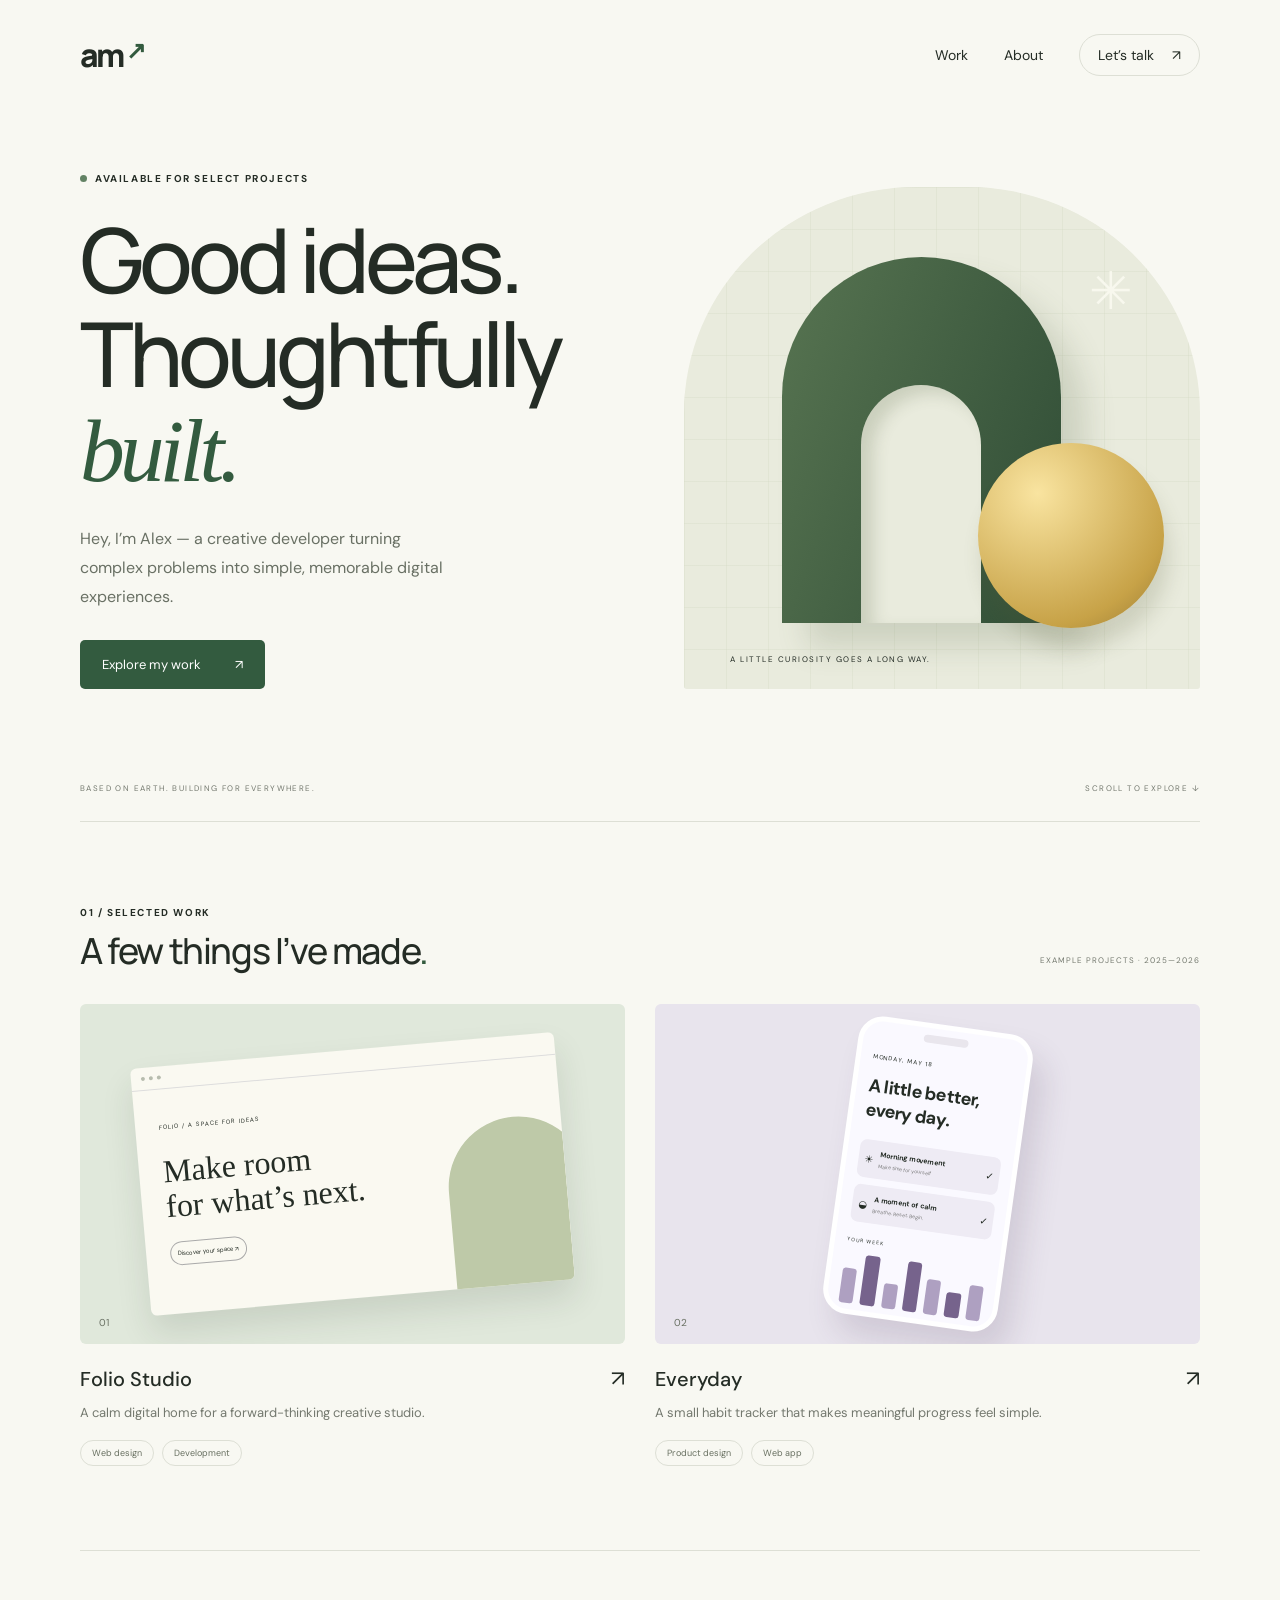
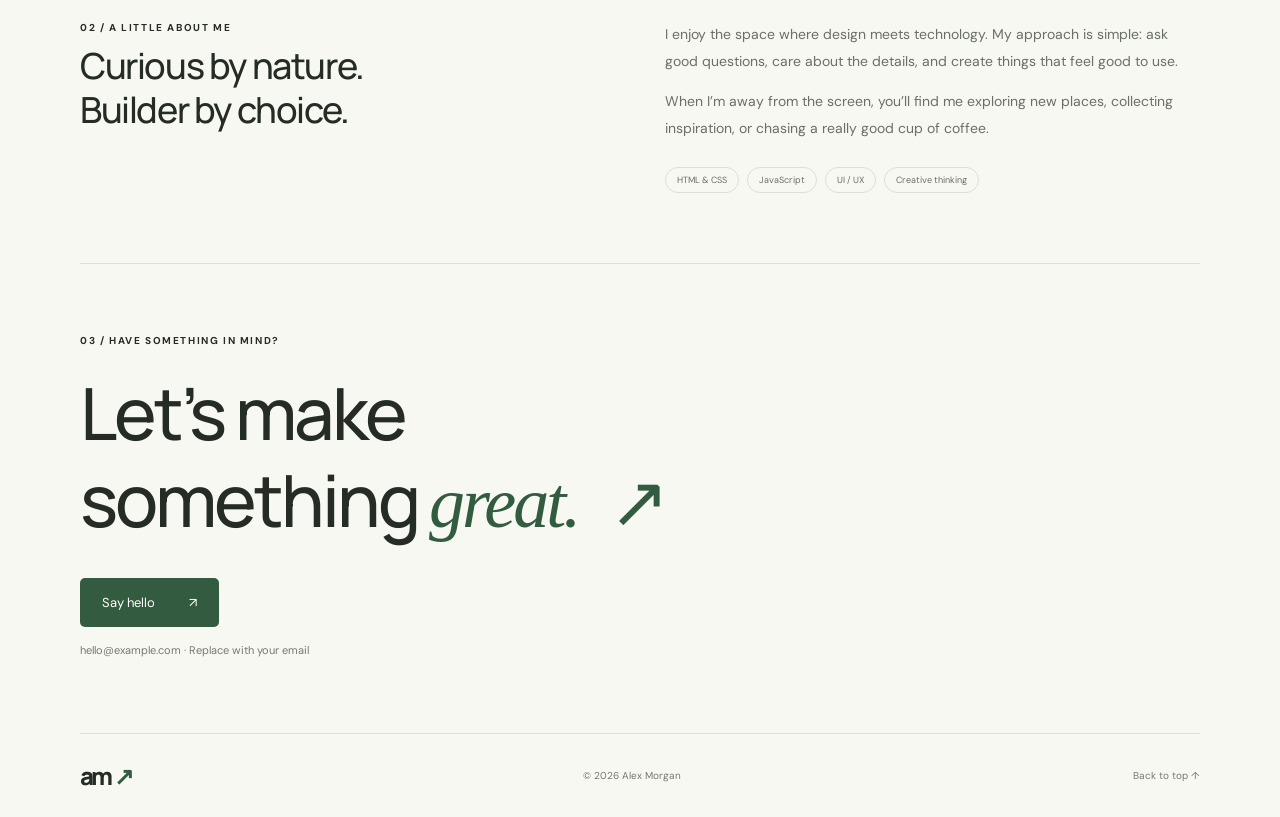
==== index.html @ 9bfc2c00 "Add responsive portfolio website" ====
<!doctype html>
<html lang="en">
<head>
  <meta charset="utf-8">
  <meta name="viewport" content="width=device-width, initial-scale=1">
  <meta name="description" content="Alex Morgan — a creative developer building thoughtful digital experiences.">
  <title>Alex Morgan — Creative Developer</title>
  <link rel="stylesheet" href="style.css">
</head>
<body>
  <a class="skip-link" href="#main">Skip to content</a>
  <header class="container header">
    <a class="logo" href="#" aria-label="Alex Morgan home">am<span>↗</span></a>
    <nav aria-label="Main navigation"><a href="#work">Work</a><a href="#about">About</a><a class="nav-contact" href="#contact">Let’s talk <span>↗</span></a></nav>
  </header>
  <main id="main">
    <section class="container hero">
      <div class="hero-copy">
        <p class="eyebrow"><span class="status-dot"></span> AVAILABLE FOR SELECT PROJECTS</p>
        <h1>Good ideas.<br>Thoughtfully<br><em>built.</em></h1>
        <p class="intro">Hey, I’m Alex — a creative developer turning complex problems into simple, memorable digital experiences.</p>
        <a class="button" href="#work">Explore my work <span>↗</span></a>
      </div>
      <div class="hero-art" role="img" aria-label="Abstract geometric composition of a green arch and yellow sphere">
        <div class="art-grid"></div><div class="arch"></div><div class="sphere"></div><div class="art-caption">A LITTLE CURIOSITY GOES A LONG WAY.</div><span class="art-star">✳</span>
      </div>
      <div class="hero-footer"><span>BASED ON EARTH. BUILDING FOR EVERYWHERE.</span><a href="#work">SCROLL TO EXPLORE ↓</a></div>
    </section>
    <section class="container work" id="work">
      <div class="section-heading"><div><p class="eyebrow">01 / SELECTED WORK</p><h2>A few things I’ve made<span>.</span></h2></div><span class="muted">EXAMPLE PROJECTS · 2025—2026</span></div>
      <div class="projects">
        <article class="project"><div class="project-art sage"><div class="mock-window"><div class="window-top"><i></i><i></i><i></i></div><div class="mock-content"><small>FOLIO / A SPACE FOR IDEAS</small><strong>Make room<br>for what’s next.</strong><span class="mock-pill">Discover your space ↗</span><div class="mock-circle"></div></div></div><span class="project-number">01</span></div><div class="project-title"><h3>Folio Studio</h3><span>↗</span></div><p>A calm digital home for a forward-thinking creative studio.</p><div class="tags"><span>Web design</span><span>Development</span></div></article>
        <article class="project"><div class="project-art lavender"><div class="mock-phone"><div class="phone-notch"></div><small>MONDAY, MAY 18</small><strong>A little better,<br>every day.</strong><div class="habit"><span>☀</span><b>Morning movement<small>Make time for yourself</small></b><span>✓</span></div><div class="habit"><span>◒</span><b>A moment of calm<small>Breathe. Reset. Begin.</small></b><span>✓</span></div><div class="phone-chart"><span>YOUR WEEK</span><div class="bars"><i></i><i></i><i></i><i></i><i></i><i></i><i></i></div></div></div><span class="project-number">02</span></div><div class="project-title"><h3>Everyday</h3><span>↗</span></div><p>A small habit tracker that makes meaningful progress feel simple.</p><div class="tags"><span>Product design</span><span>Web app</span></div></article>
      </div>
    </section>
    <section class="about container" id="about"><div><p class="eyebrow">02 / A LITTLE ABOUT ME</p><h2>Curious by nature.<br>Builder by choice.</h2></div><div class="about-copy"><p>I enjoy the space where design meets technology. My approach is simple: ask good questions, care about the details, and create things that feel good to use.</p><p>When I’m away from the screen, you’ll find me exploring new places, collecting inspiration, or chasing a really good cup of coffee.</p><div class="tags"><span>HTML & CSS</span><span>JavaScript</span><span>UI / UX</span><span>Creative thinking</span></div></div></section>
    <section class="contact container" id="contact"><p class="eyebrow">03 / HAVE SOMETHING IN MIND?</p><h2>Let’s make<br>something <em>great.</em> <span>↗</span></h2><a class="button" href="mailto:hello@example.com">Say hello <span>↗</span></a><p class="contact-note">hello@example.com · Replace with your email</p></section>
  </main>
  <footer class="container footer"><a class="logo" href="#">am<span>↗</span></a><span>© 2026 Alex Morgan</span><a href="#main">Back to top ↑</a></footer>
</body>
</html>
---- style.css ----
@import url('https://fonts.googleapis.com/css2?family=DM+Sans:wght@400;500;600;700&family=Manrope:wght@400;500;600;700;800&display=swap');
:root{--paper:#f8f8f2;--ink:#242c25;--muted:#74796f;--green:#335b3f;--line:#dddfd5}*{box-sizing:border-box}html{scroll-behavior:smooth;scroll-padding-top:30px}body{margin:0;background:var(--paper);color:var(--ink);font-family:'DM Sans',Arial,sans-serif}a{color:inherit;text-decoration:none}a:focus-visible{outline:3px solid #b18b29;outline-offset:6px}.container{width:min(1120px,88%);margin-inline:auto}.header{height:110px;display:flex;justify-content:space-between;align-items:center}.logo{font:800 32px 'Manrope',Arial,sans-serif;letter-spacing:-3px}.logo span{color:var(--green);font-size:24px;vertical-align:top;margin-left:4px}nav{display:flex;align-items:center;gap:36px;font-size:14px}nav a:hover{color:var(--green)}.nav-contact{border:1px solid var(--line);border-radius:24px;padding:11px 18px}.nav-contact span{margin-left:14px}.hero{padding-top:62px;display:grid;grid-template-columns:1.1fr 1fr;gap:36px}.eyebrow{font-size:10px;letter-spacing:1.6px;font-weight:700;display:flex;align-items:center;gap:8px}.status-dot{width:7px;height:7px;background:#628264;border-radius:50%}h1,h2,h3,p{margin-top:0}h1{font:500 clamp(60px,7vw,94px)/1.05 'Manrope',Arial,sans-serif;letter-spacing:-5px;margin-block:27px}em{font-family:Georgia,serif;font-weight:400;color:var(--green)}.intro{font-size:16px;line-height:1.8;max-width:365px;color:#697064;margin-bottom:28px}.button{display:inline-flex;gap:34px;align-items:center;padding:16px 22px;background:var(--green);color:white;border-radius:5px;font-size:13px;transition:background .2s,transform .2s}.button:hover{background:#24432e;transform:translateY(-2px)}.hero-art{position:relative;background:#e9ebdd;min-height:450px;margin-top:15px;overflow:hidden;border-radius:45% 45% 3px 3px}.art-grid{position:absolute;inset:0;background-image:linear-gradient(#d4d8c455 1px,transparent 1px),linear-gradient(90deg,#d4d8c455 1px,transparent 1px);background-size:42px 42px}.arch{position:absolute;width:54%;height:73%;bottom:13%;left:19%;border-radius:160px 160px 0 0;background:linear-gradient(110deg,#577451,#304d36);box-shadow:25px 24px 30px #53644330}.arch:after{content:'';position:absolute;width:43%;height:65%;bottom:0;left:28.5%;background:#e9ebdd;border-radius:100px 100px 0 0;box-shadow:inset 12px 8px 16px #4d5c3430}.sphere{position:absolute;width:36%;aspect-ratio:1;border-radius:50%;background:radial-gradient(circle at 32% 27%,#f9e4a0,#c7a247 72%,#987a34);right:7%;bottom:12%;box-shadow:5px 20px 20px #59603c30}.art-star{position:absolute;top:14%;right:13%;font-size:52px;color:#f8f8ee}.art-caption{position:absolute;bottom:5%;left:9%;font-size:8px;letter-spacing:1.5px}.hero-footer{grid-column:1/-1;border-bottom:1px solid var(--line);display:flex;justify-content:space-between;padding:38px 0 28px;margin-top:20px;font-size:8px;letter-spacing:1.4px;color:var(--muted)}.work{padding-block:84px}.section-heading{display:flex;justify-content:space-between;align-items:end;margin-bottom:32px}h2{font:500 36px/1.22 'Manrope',Arial,sans-serif;letter-spacing:-1.4px;margin-bottom:0}h2>span{color:var(--green)}.muted{font-size:8px;letter-spacing:1px;color:var(--muted);padding-bottom:7px}.projects{display:grid;grid-template-columns:1fr 1fr;gap:30px}.project-art{height:340px;border-radius:6px;position:relative;overflow:hidden;display:flex;align-items:center;justify-content:center}.sage{background:#e0e8db}.lavender{background:#e8e4ed}.mock-window{width:78%;height:73%;background:#faf9f1;box-shadow:0 18px 32px #25392720;border-radius:6px;transform:rotate(-5deg);overflow:hidden}.window-top{height:23px;border-bottom:1px solid #ddd;padding-left:10px;display:flex;align-items:center;gap:4px}.window-top i{width:4px;height:4px;background:#b7bcae;border-radius:50%}.mock-content{padding:24px;position:relative;overflow:hidden;height:100%}.mock-content small,.mock-phone>small{font-size:6px;letter-spacing:1px}.mock-content strong{display:block;font:32px/1.1 Georgia,serif;margin-top:20px;position:relative;z-index:1}.mock-pill{font-size:6px;border:1px solid #aaa;border-radius:20px;display:inline-block;padding:7px;margin-top:18px}.mock-circle{width:140px;height:190px;border-radius:100px 100px 0 0;position:absolute;background:#bec9a8;right:-22px;bottom:0}.project-number{position:absolute;bottom:15px;left:19px;font-size:10px;color:#686f62}.mock-phone{background:#faf9ff;width:176px;height:300px;border:5px solid #fff;border-radius:25px;box-shadow:15px 20px 30px #4a375526;transform:rotate(8deg);padding:22px 12px 10px}.phone-notch{height:8px;width:45px;background:#e9e6ed;border-radius:10px;position:absolute;top:7px;left:60px}.mock-phone>strong{display:block;font-size:18px;letter-spacing:-.7px;margin:10px 0 18px}.habit{display:flex;align-items:center;gap:6px;background:#eeebf4;padding:9px 6px;margin-bottom:7px;border-radius:7px;font-size:10px}.habit b{font-size:7px;flex:1}.habit small{display:block;font-weight:400;font-size:5px;color:#777;margin-top:4px}.phone-chart{margin-top:15px;font-size:5px;letter-spacing:1px}.bars{height:50px;display:flex;gap:7px;align-items:end;margin-top:10px}.bars i{flex:1;background:#aea0c1;border-radius:3px;height:70%}.bars i:nth-child(2n){height:100%;background:#76638c}.bars i:nth-child(3n){height:50%}.project-title{display:flex;justify-content:space-between;align-items:center;margin-top:20px}.project-title h3{font-size:20px;font-weight:500;margin:0}.project-title>span{font-size:22px}.project>p{font-size:13px;color:var(--muted);line-height:1.6;margin-block:10px 16px}.tags{display:flex;flex-wrap:wrap;gap:8px}.tags span{border:1px solid var(--line);border-radius:20px;padding:6px 11px;font-size:9px;color:#687061}.about{border-top:1px solid var(--line);padding-block:70px;display:grid;grid-template-columns:1fr 1fr;gap:50px}.about-copy p{color:#697064;font-size:14px;line-height:1.9}.about-copy .tags{margin-top:25px}.contact{border-top:1px solid var(--line);padding-block:70px 65px}.contact h2{font-size:clamp(42px,6vw,72px);letter-spacing:-3px;margin-block:22px 30px}.contact h2>span{display:inline-block;margin-left:20px}.contact-note{font-size:11px;color:var(--muted);margin-top:16px}.footer{padding:25px 0;border-top:1px solid var(--line);display:flex;align-items:center;justify-content:space-between;font-size:10px;color:var(--muted)}.footer .logo{color:var(--ink);font-size:24px}.skip-link{position:absolute;left:10px;top:-100px;padding:12px;background:white;z-index:10}.skip-link:focus{top:10px}@media(min-width:1400px){.hero{padding-top:85px}}@media(max-width:700px){.header{height:85px}nav{gap:18px;font-size:12px}.nav-contact{padding:9px 12px}.nav-contact span{margin-left:5px}.hero{padding-top:32px;grid-template-columns:1fr;gap:25px}h1{font-size:68px;letter-spacing:-4px}.hero-art{min-height:380px;width:100%;max-width:440px;justify-self:center}.hero-footer{font-size:7px;gap:20px;padding-top:20px;margin-top:0}.section-heading{display:block}.muted{display:block;margin-top:15px}.work{padding-block:55px}h2{font-size:30px}.projects{grid-template-columns:1fr;gap:35px}.project-art{height:330px}.about{grid-template-columns:1fr;gap:25px;padding-block:50px}.contact{padding-block:50px}.contact h2{letter-spacing:-2px}.footer{gap:15px}.footer .logo{font-size:22px}}@media(prefers-reduced-motion:reduce){html{scroll-behavior:auto}.button{transition:none}}
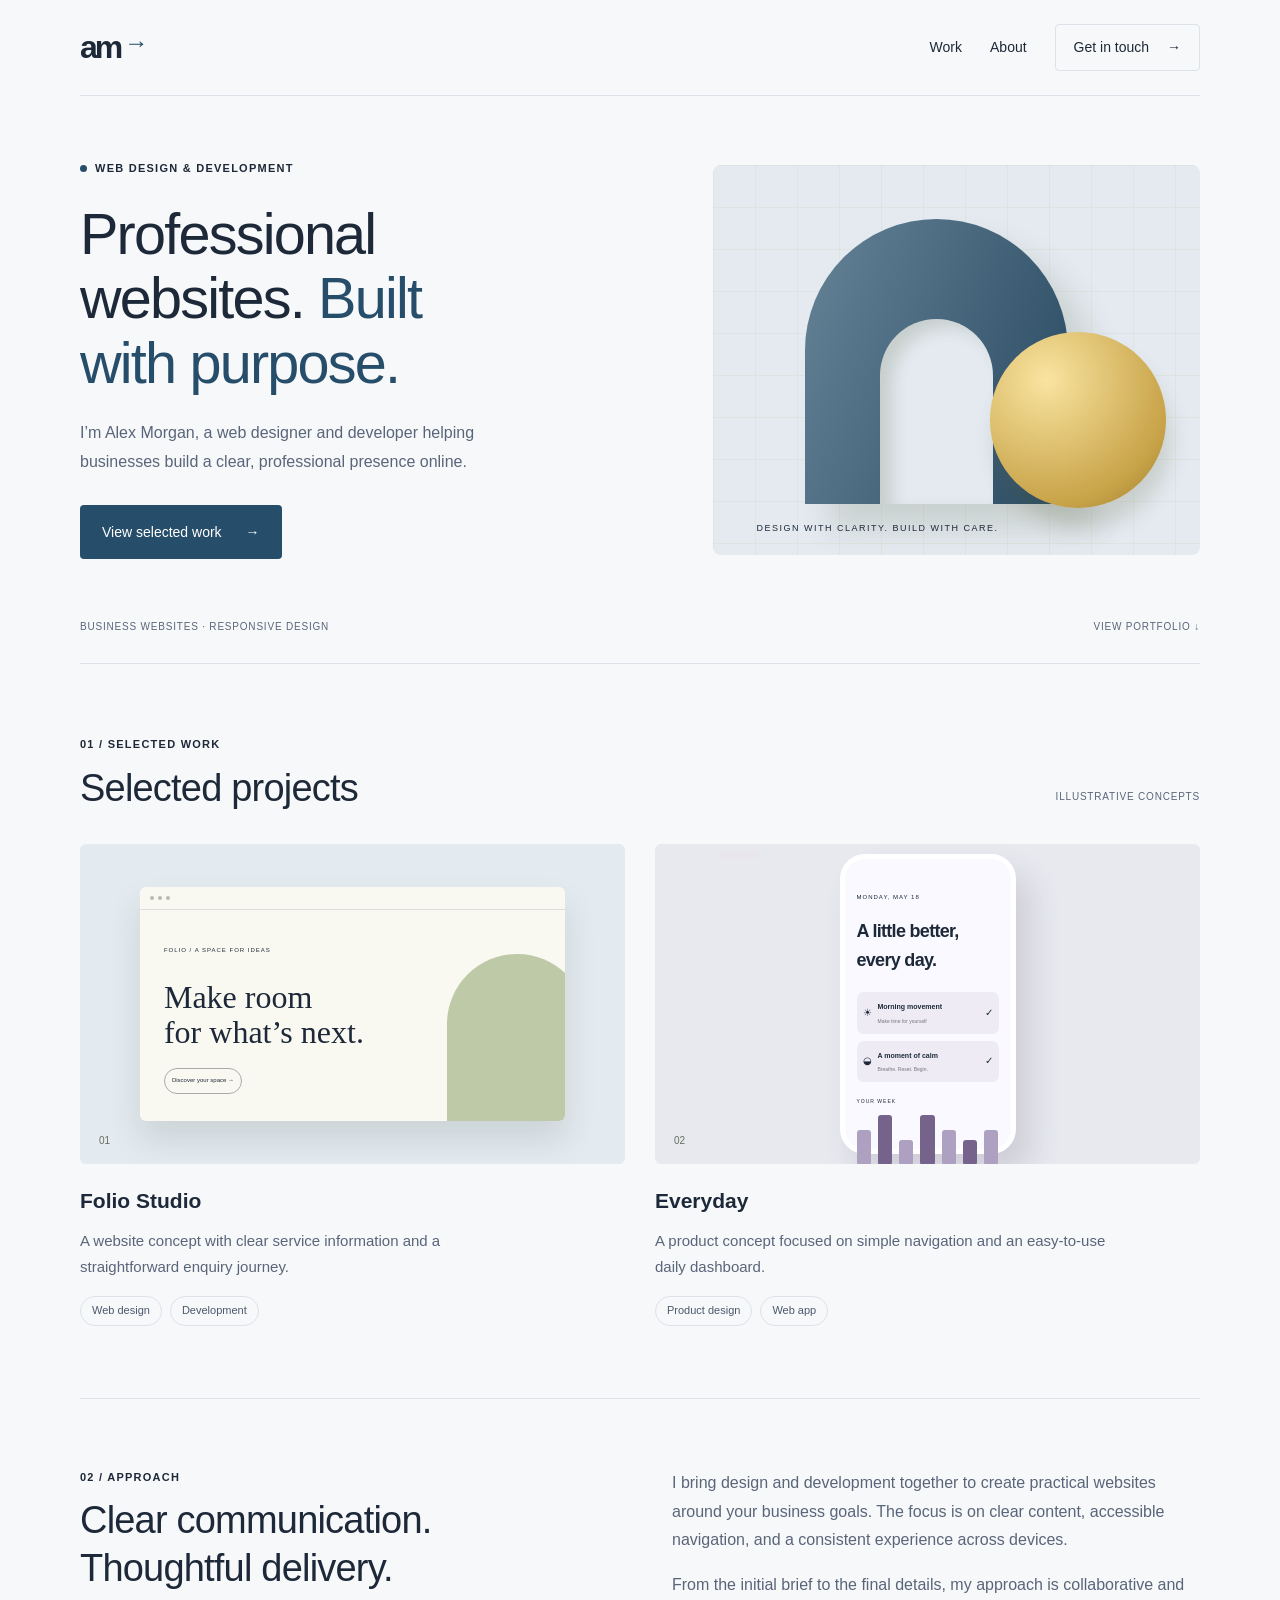
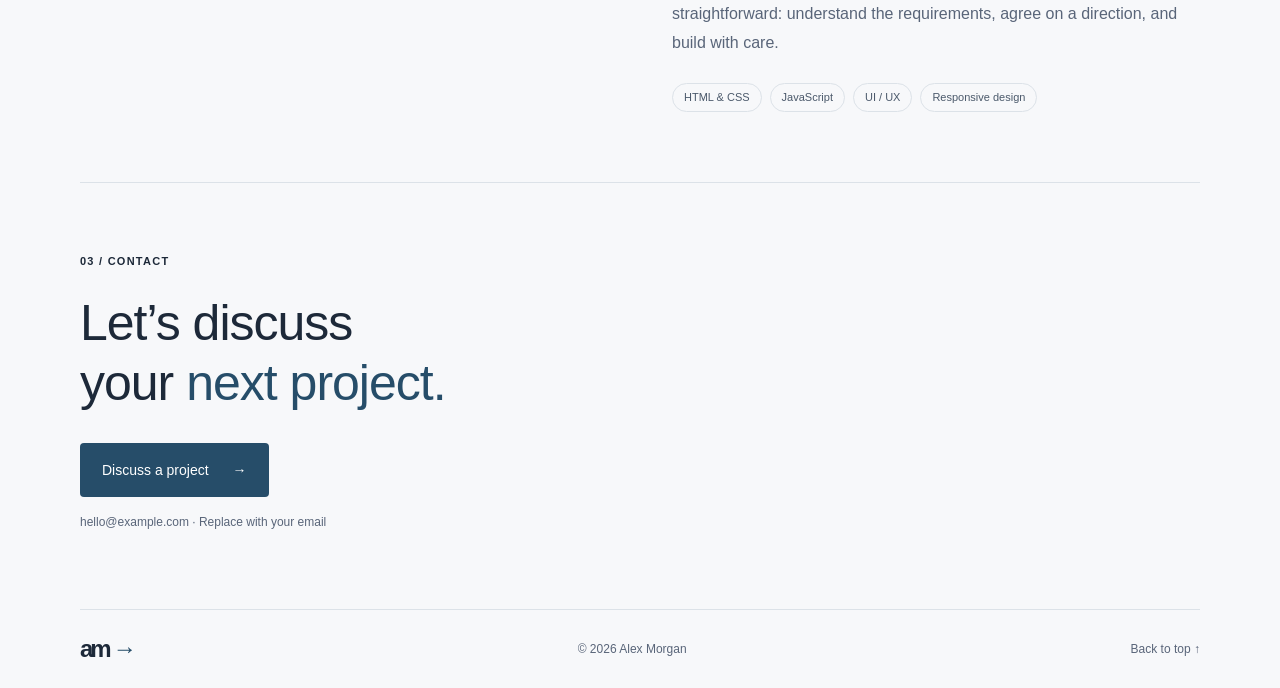
==== commit 35bd6a17: "Refine portfolio typography and business presentation" ====
--- a/index.html
+++ b/index.html
@@ -3,39 +3,39 @@
 <head>
   <meta charset="utf-8">
   <meta name="viewport" content="width=device-width, initial-scale=1">
-  <meta name="description" content="Alex Morgan — a creative developer building thoughtful digital experiences.">
-  <title>Alex Morgan — Creative Developer</title>
+  <meta name="description" content="Alex Morgan — web design and development for businesses.">
+  <title>Alex Morgan — Web Design & Development</title>
   <link rel="stylesheet" href="style.css">
 </head>
 <body>
   <a class="skip-link" href="#main">Skip to content</a>
   <header class="container header">
-    <a class="logo" href="#" aria-label="Alex Morgan home">am<span>↗</span></a>
-    <nav aria-label="Main navigation"><a href="#work">Work</a><a href="#about">About</a><a class="nav-contact" href="#contact">Let’s talk <span>↗</span></a></nav>
+    <a class="logo" href="#" aria-label="Alex Morgan home">am<span>→</span></a>
+    <nav aria-label="Main navigation"><a href="#work">Work</a><a href="#about">About</a><a class="nav-contact" href="#contact">Get in touch <span>→</span></a></nav>
   </header>
   <main id="main">
     <section class="container hero">
       <div class="hero-copy">
-        <p class="eyebrow"><span class="status-dot"></span> AVAILABLE FOR SELECT PROJECTS</p>
-        <h1>Good ideas.<br>Thoughtfully<br><em>built.</em></h1>
-        <p class="intro">Hey, I’m Alex — a creative developer turning complex problems into simple, memorable digital experiences.</p>
-        <a class="button" href="#work">Explore my work <span>↗</span></a>
+        <p class="eyebrow"><span class="status-dot"></span> WEB DESIGN & DEVELOPMENT</p>
+        <h1>Professional websites. <em>Built with purpose.</em></h1>
+        <p class="intro">I’m Alex Morgan, a web designer and developer helping businesses build a clear, professional presence online.</p>
+        <a class="button" href="#work">View selected work <span>→</span></a>
       </div>
       <div class="hero-art" role="img" aria-label="Abstract geometric composition of a green arch and yellow sphere">
-        <div class="art-grid"></div><div class="arch"></div><div class="sphere"></div><div class="art-caption">A LITTLE CURIOSITY GOES A LONG WAY.</div><span class="art-star">✳</span>
+        <div class="art-grid"></div><div class="arch"></div><div class="sphere"></div><div class="art-caption">DESIGN WITH CLARITY. BUILD WITH CARE.</div><span class="art-star">✳</span>
       </div>
-      <div class="hero-footer"><span>BASED ON EARTH. BUILDING FOR EVERYWHERE.</span><a href="#work">SCROLL TO EXPLORE ↓</a></div>
+      <div class="hero-footer"><span>BUSINESS WEBSITES · RESPONSIVE DESIGN</span><a href="#work">VIEW PORTFOLIO ↓</a></div>
     </section>
     <section class="container work" id="work">
-      <div class="section-heading"><div><p class="eyebrow">01 / SELECTED WORK</p><h2>A few things I’ve made<span>.</span></h2></div><span class="muted">EXAMPLE PROJECTS · 2025—2026</span></div>
+      <div class="section-heading"><div><p class="eyebrow">01 / SELECTED WORK</p><h2>Selected projects</h2></div><span class="muted">ILLUSTRATIVE CONCEPTS</span></div>
       <div class="projects">
-        <article class="project"><div class="project-art sage"><div class="mock-window"><div class="window-top"><i></i><i></i><i></i></div><div class="mock-content"><small>FOLIO / A SPACE FOR IDEAS</small><strong>Make room<br>for what’s next.</strong><span class="mock-pill">Discover your space ↗</span><div class="mock-circle"></div></div></div><span class="project-number">01</span></div><div class="project-title"><h3>Folio Studio</h3><span>↗</span></div><p>A calm digital home for a forward-thinking creative studio.</p><div class="tags"><span>Web design</span><span>Development</span></div></article>
-        <article class="project"><div class="project-art lavender"><div class="mock-phone"><div class="phone-notch"></div><small>MONDAY, MAY 18</small><strong>A little better,<br>every day.</strong><div class="habit"><span>☀</span><b>Morning movement<small>Make time for yourself</small></b><span>✓</span></div><div class="habit"><span>◒</span><b>A moment of calm<small>Breathe. Reset. Begin.</small></b><span>✓</span></div><div class="phone-chart"><span>YOUR WEEK</span><div class="bars"><i></i><i></i><i></i><i></i><i></i><i></i><i></i></div></div></div><span class="project-number">02</span></div><div class="project-title"><h3>Everyday</h3><span>↗</span></div><p>A small habit tracker that makes meaningful progress feel simple.</p><div class="tags"><span>Product design</span><span>Web app</span></div></article>
+        <article class="project"><div class="project-art sage"><div class="mock-window"><div class="window-top"><i></i><i></i><i></i></div><div class="mock-content"><small>FOLIO / A SPACE FOR IDEAS</small><strong>Make room<br>for what’s next.</strong><span class="mock-pill">Discover your space →</span><div class="mock-circle"></div></div></div><span class="project-number">01</span></div><div class="project-title"><h3>Folio Studio</h3></div><p>A website concept with clear service information and a straightforward enquiry journey.</p><div class="tags"><span>Web design</span><span>Development</span></div></article>
+        <article class="project"><div class="project-art lavender"><div class="mock-phone"><div class="phone-notch"></div><small>MONDAY, MAY 18</small><strong>A little better,<br>every day.</strong><div class="habit"><span>☀</span><b>Morning movement<small>Make time for yourself</small></b><span>✓</span></div><div class="habit"><span>◒</span><b>A moment of calm<small>Breathe. Reset. Begin.</small></b><span>✓</span></div><div class="phone-chart"><span>YOUR WEEK</span><div class="bars"><i></i><i></i><i></i><i></i><i></i><i></i><i></i></div></div></div><span class="project-number">02</span></div><div class="project-title"><h3>Everyday</h3></div><p>A product concept focused on simple navigation and an easy-to-use daily dashboard.</p><div class="tags"><span>Product design</span><span>Web app</span></div></article>
       </div>
     </section>
-    <section class="about container" id="about"><div><p class="eyebrow">02 / A LITTLE ABOUT ME</p><h2>Curious by nature.<br>Builder by choice.</h2></div><div class="about-copy"><p>I enjoy the space where design meets technology. My approach is simple: ask good questions, care about the details, and create things that feel good to use.</p><p>When I’m away from the screen, you’ll find me exploring new places, collecting inspiration, or chasing a really good cup of coffee.</p><div class="tags"><span>HTML & CSS</span><span>JavaScript</span><span>UI / UX</span><span>Creative thinking</span></div></div></section>
-    <section class="contact container" id="contact"><p class="eyebrow">03 / HAVE SOMETHING IN MIND?</p><h2>Let’s make<br>something <em>great.</em> <span>↗</span></h2><a class="button" href="mailto:hello@example.com">Say hello <span>↗</span></a><p class="contact-note">hello@example.com · Replace with your email</p></section>
+    <section class="about container" id="about"><div><p class="eyebrow">02 / APPROACH</p><h2>Clear communication. Thoughtful delivery.</h2></div><div class="about-copy"><p>I bring design and development together to create practical websites around your business goals. The focus is on clear content, accessible navigation, and a consistent experience across devices.</p><p>From the initial brief to the final details, my approach is collaborative and straightforward: understand the requirements, agree on a direction, and build with care.</p><div class="tags"><span>HTML & CSS</span><span>JavaScript</span><span>UI / UX</span><span>Responsive design</span></div></div></section>
+    <section class="contact container" id="contact"><p class="eyebrow">03 / CONTACT</p><h2>Let’s discuss your <em>next project.</em></h2><a class="button" href="mailto:hello@example.com">Discuss a project <span>→</span></a><p class="contact-note">hello@example.com · Replace with your email</p></section>
   </main>
-  <footer class="container footer"><a class="logo" href="#">am<span>↗</span></a><span>© 2026 Alex Morgan</span><a href="#main">Back to top ↑</a></footer>
+  <footer class="container footer"><a class="logo" href="#">am<span>→</span></a><span>© 2026 Alex Morgan</span><a href="#main">Back to top ↑</a></footer>
 </body>
 </html>
--- a/style.css
+++ b/style.css
@@ -1,2 +1,75 @@
-@import url('https://fonts.googleapis.com/css2?family=DM+Sans:wght@400;500;600;700&family=Manrope:wght@400;500;600;700;800&display=swap');
-:root{--paper:#f8f8f2;--ink:#242c25;--muted:#74796f;--green:#335b3f;--line:#dddfd5}*{box-sizing:border-box}html{scroll-behavior:smooth;scroll-padding-top:30px}body{margin:0;background:var(--paper);color:var(--ink);font-family:'DM Sans',Arial,sans-serif}a{color:inherit;text-decoration:none}a:focus-visible{outline:3px solid #b18b29;outline-offset:6px}.container{width:min(1120px,88%);margin-inline:auto}.header{height:110px;display:flex;justify-content:space-between;align-items:center}.logo{font:800 32px 'Manrope',Arial,sans-serif;letter-spacing:-3px}.logo span{color:var(--green);font-size:24px;vertical-align:top;margin-left:4px}nav{display:flex;align-items:center;gap:36px;font-size:14px}nav a:hover{color:var(--green)}.nav-contact{border:1px solid var(--line);border-radius:24px;padding:11px 18px}.nav-contact span{margin-left:14px}.hero{padding-top:62px;display:grid;grid-template-columns:1.1fr 1fr;gap:36px}.eyebrow{font-size:10px;letter-spacing:1.6px;font-weight:700;display:flex;align-items:center;gap:8px}.status-dot{width:7px;height:7px;background:#628264;border-radius:50%}h1,h2,h3,p{margin-top:0}h1{font:500 clamp(60px,7vw,94px)/1.05 'Manrope',Arial,sans-serif;letter-spacing:-5px;margin-block:27px}em{font-family:Georgia,serif;font-weight:400;color:var(--green)}.intro{font-size:16px;line-height:1.8;max-width:365px;color:#697064;margin-bottom:28px}.button{display:inline-flex;gap:34px;align-items:center;padding:16px 22px;background:var(--green);color:white;border-radius:5px;font-size:13px;transition:background .2s,transform .2s}.button:hover{background:#24432e;transform:translateY(-2px)}.hero-art{position:relative;background:#e9ebdd;min-height:450px;margin-top:15px;overflow:hidden;border-radius:45% 45% 3px 3px}.art-grid{position:absolute;inset:0;background-image:linear-gradient(#d4d8c455 1px,transparent 1px),linear-gradient(90deg,#d4d8c455 1px,transparent 1px);background-size:42px 42px}.arch{position:absolute;width:54%;height:73%;bottom:13%;left:19%;border-radius:160px 160px 0 0;background:linear-gradient(110deg,#577451,#304d36);box-shadow:25px 24px 30px #53644330}.arch:after{content:'';position:absolute;width:43%;height:65%;bottom:0;left:28.5%;background:#e9ebdd;border-radius:100px 100px 0 0;box-shadow:inset 12px 8px 16px #4d5c3430}.sphere{position:absolute;width:36%;aspect-ratio:1;border-radius:50%;background:radial-gradient(circle at 32% 27%,#f9e4a0,#c7a247 72%,#987a34);right:7%;bottom:12%;box-shadow:5px 20px 20px #59603c30}.art-star{position:absolute;top:14%;right:13%;font-size:52px;color:#f8f8ee}.art-caption{position:absolute;bottom:5%;left:9%;font-size:8px;letter-spacing:1.5px}.hero-footer{grid-column:1/-1;border-bottom:1px solid var(--line);display:flex;justify-content:space-between;padding:38px 0 28px;margin-top:20px;font-size:8px;letter-spacing:1.4px;color:var(--muted)}.work{padding-block:84px}.section-heading{display:flex;justify-content:space-between;align-items:end;margin-bottom:32px}h2{font:500 36px/1.22 'Manrope',Arial,sans-serif;letter-spacing:-1.4px;margin-bottom:0}h2>span{color:var(--green)}.muted{font-size:8px;letter-spacing:1px;color:var(--muted);padding-bottom:7px}.projects{display:grid;grid-template-columns:1fr 1fr;gap:30px}.project-art{height:340px;border-radius:6px;position:relative;overflow:hidden;display:flex;align-items:center;justify-content:center}.sage{background:#e0e8db}.lavender{background:#e8e4ed}.mock-window{width:78%;height:73%;background:#faf9f1;box-shadow:0 18px 32px #25392720;border-radius:6px;transform:rotate(-5deg);overflow:hidden}.window-top{height:23px;border-bottom:1px solid #ddd;padding-left:10px;display:flex;align-items:center;gap:4px}.window-top i{width:4px;height:4px;background:#b7bcae;border-radius:50%}.mock-content{padding:24px;position:relative;overflow:hidden;height:100%}.mock-content small,.mock-phone>small{font-size:6px;letter-spacing:1px}.mock-content strong{display:block;font:32px/1.1 Georgia,serif;margin-top:20px;position:relative;z-index:1}.mock-pill{font-size:6px;border:1px solid #aaa;border-radius:20px;display:inline-block;padding:7px;margin-top:18px}.mock-circle{width:140px;height:190px;border-radius:100px 100px 0 0;position:absolute;background:#bec9a8;right:-22px;bottom:0}.project-number{position:absolute;bottom:15px;left:19px;font-size:10px;color:#686f62}.mock-phone{background:#faf9ff;width:176px;height:300px;border:5px solid #fff;border-radius:25px;box-shadow:15px 20px 30px #4a375526;transform:rotate(8deg);padding:22px 12px 10px}.phone-notch{height:8px;width:45px;background:#e9e6ed;border-radius:10px;position:absolute;top:7px;left:60px}.mock-phone>strong{display:block;font-size:18px;letter-spacing:-.7px;margin:10px 0 18px}.habit{display:flex;align-items:center;gap:6px;background:#eeebf4;padding:9px 6px;margin-bottom:7px;border-radius:7px;font-size:10px}.habit b{font-size:7px;flex:1}.habit small{display:block;font-weight:400;font-size:5px;color:#777;margin-top:4px}.phone-chart{margin-top:15px;font-size:5px;letter-spacing:1px}.bars{height:50px;display:flex;gap:7px;align-items:end;margin-top:10px}.bars i{flex:1;background:#aea0c1;border-radius:3px;height:70%}.bars i:nth-child(2n){height:100%;background:#76638c}.bars i:nth-child(3n){height:50%}.project-title{display:flex;justify-content:space-between;align-items:center;margin-top:20px}.project-title h3{font-size:20px;font-weight:500;margin:0}.project-title>span{font-size:22px}.project>p{font-size:13px;color:var(--muted);line-height:1.6;margin-block:10px 16px}.tags{display:flex;flex-wrap:wrap;gap:8px}.tags span{border:1px solid var(--line);border-radius:20px;padding:6px 11px;font-size:9px;color:#687061}.about{border-top:1px solid var(--line);padding-block:70px;display:grid;grid-template-columns:1fr 1fr;gap:50px}.about-copy p{color:#697064;font-size:14px;line-height:1.9}.about-copy .tags{margin-top:25px}.contact{border-top:1px solid var(--line);padding-block:70px 65px}.contact h2{font-size:clamp(42px,6vw,72px);letter-spacing:-3px;margin-block:22px 30px}.contact h2>span{display:inline-block;margin-left:20px}.contact-note{font-size:11px;color:var(--muted);margin-top:16px}.footer{padding:25px 0;border-top:1px solid var(--line);display:flex;align-items:center;justify-content:space-between;font-size:10px;color:var(--muted)}.footer .logo{color:var(--ink);font-size:24px}.skip-link{position:absolute;left:10px;top:-100px;padding:12px;background:white;z-index:10}.skip-link:focus{top:10px}@media(min-width:1400px){.hero{padding-top:85px}}@media(max-width:700px){.header{height:85px}nav{gap:18px;font-size:12px}.nav-contact{padding:9px 12px}.nav-contact span{margin-left:5px}.hero{padding-top:32px;grid-template-columns:1fr;gap:25px}h1{font-size:68px;letter-spacing:-4px}.hero-art{min-height:380px;width:100%;max-width:440px;justify-self:center}.hero-footer{font-size:7px;gap:20px;padding-top:20px;margin-top:0}.section-heading{display:block}.muted{display:block;margin-top:15px}.work{padding-block:55px}h2{font-size:30px}.projects{grid-template-columns:1fr;gap:35px}.project-art{height:330px}.about{grid-template-columns:1fr;gap:25px;padding-block:50px}.contact{padding-block:50px}.contact h2{letter-spacing:-2px}.footer{gap:15px}.footer .logo{font-size:22px}}@media(prefers-reduced-motion:reduce){html{scroll-behavior:auto}.button{transition:none}}
+:root{--paper:#f8f8f2;--ink:#242c25;--muted:#74796f;--green:#335b3f;--line:#dddfd5}*{box-sizing:border-box}html{scroll-behavior:smooth;scroll-padding-top:30px}body{margin:0;background:var(--paper);color:var(--ink);font-family:Arial,Helvetica,sans-serif}a{color:inherit;text-decoration:none}a:focus-visible{outline:3px solid #b18b29;outline-offset:6px}.container{width:min(1120px,88%);margin-inline:auto}.header{height:110px;display:flex;justify-content:space-between;align-items:center}.logo{font:800 32px Arial,Helvetica,sans-serif;letter-spacing:-3px}.logo span{color:var(--green);font-size:24px;vertical-align:top;margin-left:4px}nav{display:flex;align-items:center;gap:36px;font-size:14px}nav a:hover{color:var(--green)}.nav-contact{border:1px solid var(--line);border-radius:24px;padding:11px 18px}.nav-contact span{margin-left:14px}.hero{padding-top:62px;display:grid;grid-template-columns:1.1fr 1fr;gap:36px}.eyebrow{font-size:10px;letter-spacing:1.6px;font-weight:700;display:flex;align-items:center;gap:8px}.status-dot{width:7px;height:7px;background:#628264;border-radius:50%}h1,h2,h3,p{margin-top:0}h1{font:500 clamp(60px,7vw,94px)/1.05 Arial,Helvetica,sans-serif;letter-spacing:-5px;margin-block:27px}em{font-family:Georgia,serif;font-weight:400;color:var(--green)}.intro{font-size:16px;line-height:1.8;max-width:365px;color:#697064;margin-bottom:28px}.button{display:inline-flex;gap:34px;align-items:center;padding:16px 22px;background:var(--green);color:white;border-radius:5px;font-size:13px;transition:background .2s,transform .2s}.button:hover{background:#24432e;transform:translateY(-2px)}.hero-art{position:relative;background:#e9ebdd;min-height:450px;margin-top:15px;overflow:hidden;border-radius:45% 45% 3px 3px}.art-grid{position:absolute;inset:0;background-image:linear-gradient(#d4d8c455 1px,transparent 1px),linear-gradient(90deg,#d4d8c455 1px,transparent 1px);background-size:42px 42px}.arch{position:absolute;width:54%;height:73%;bottom:13%;left:19%;border-radius:160px 160px 0 0;background:linear-gradient(110deg,#577451,#304d36);box-shadow:25px 24px 30px #53644330}.arch:after{content:'';position:absolute;width:43%;height:65%;bottom:0;left:28.5%;background:#e9ebdd;border-radius:100px 100px 0 0;box-shadow:inset 12px 8px 16px #4d5c3430}.sphere{position:absolute;width:36%;aspect-ratio:1;border-radius:50%;background:radial-gradient(circle at 32% 27%,#f9e4a0,#c7a247 72%,#987a34);right:7%;bottom:12%;box-shadow:5px 20px 20px #59603c30}.art-star{position:absolute;top:14%;right:13%;font-size:52px;color:#f8f8ee}.art-caption{position:absolute;bottom:5%;left:9%;font-size:8px;letter-spacing:1.5px}.hero-footer{grid-column:1/-1;border-bottom:1px solid var(--line);display:flex;justify-content:space-between;padding:38px 0 28px;margin-top:20px;font-size:8px;letter-spacing:1.4px;color:var(--muted)}.work{padding-block:84px}.section-heading{display:flex;justify-content:space-between;align-items:end;margin-bottom:32px}h2{font:500 36px/1.22 Arial,Helvetica,sans-serif;letter-spacing:-1.4px;margin-bottom:0}h2>span{color:var(--green)}.muted{font-size:8px;letter-spacing:1px;color:var(--muted);padding-bottom:7px}.projects{display:grid;grid-template-columns:1fr 1fr;gap:30px}.project-art{height:340px;border-radius:6px;position:relative;overflow:hidden;display:flex;align-items:center;justify-content:center}.sage{background:#e0e8db}.lavender{background:#e8e4ed}.mock-window{width:78%;height:73%;background:#faf9f1;box-shadow:0 18px 32px #25392720;border-radius:6px;transform:rotate(-5deg);overflow:hidden}.window-top{height:23px;border-bottom:1px solid #ddd;padding-left:10px;display:flex;align-items:center;gap:4px}.window-top i{width:4px;height:4px;background:#b7bcae;border-radius:50%}.mock-content{padding:24px;position:relative;overflow:hidden;height:100%}.mock-content small,.mock-phone>small{font-size:6px;letter-spacing:1px}.mock-content strong{display:block;font:32px/1.1 Georgia,serif;margin-top:20px;position:relative;z-index:1}.mock-pill{font-size:6px;border:1px solid #aaa;border-radius:20px;display:inline-block;padding:7px;margin-top:18px}.mock-circle{width:140px;height:190px;border-radius:100px 100px 0 0;position:absolute;background:#bec9a8;right:-22px;bottom:0}.project-number{position:absolute;bottom:15px;left:19px;font-size:10px;color:#686f62}.mock-phone{background:#faf9ff;width:176px;height:300px;border:5px solid #fff;border-radius:25px;box-shadow:15px 20px 30px #4a375526;transform:rotate(8deg);padding:22px 12px 10px}.phone-notch{height:8px;width:45px;background:#e9e6ed;border-radius:10px;position:absolute;top:7px;left:60px}.mock-phone>strong{display:block;font-size:18px;letter-spacing:-.7px;margin:10px 0 18px}.habit{display:flex;align-items:center;gap:6px;background:#eeebf4;padding:9px 6px;margin-bottom:7px;border-radius:7px;font-size:10px}.habit b{font-size:7px;flex:1}.habit small{display:block;font-weight:400;font-size:5px;color:#777;margin-top:4px}.phone-chart{margin-top:15px;font-size:5px;letter-spacing:1px}.bars{height:50px;display:flex;gap:7px;align-items:end;margin-top:10px}.bars i{flex:1;background:#aea0c1;border-radius:3px;height:70%}.bars i:nth-child(2n){height:100%;background:#76638c}.bars i:nth-child(3n){height:50%}.project-title{display:flex;justify-content:space-between;align-items:center;margin-top:20px}.project-title h3{font-size:20px;font-weight:500;margin:0}.project-title>span{font-size:22px}.project>p{font-size:13px;color:var(--muted);line-height:1.6;margin-block:10px 16px}.tags{display:flex;flex-wrap:wrap;gap:8px}.tags span{border:1px solid var(--line);border-radius:20px;padding:6px 11px;font-size:9px;color:#687061}.about{border-top:1px solid var(--line);padding-block:70px;display:grid;grid-template-columns:1fr 1fr;gap:50px}.about-copy p{color:#697064;font-size:14px;line-height:1.9}.about-copy .tags{margin-top:25px}.contact{border-top:1px solid var(--line);padding-block:70px 65px}.contact h2{font-size:clamp(42px,6vw,72px);letter-spacing:-3px;margin-block:22px 30px}.contact h2>span{display:inline-block;margin-left:20px}.contact-note{font-size:11px;color:var(--muted);margin-top:16px}.footer{padding:25px 0;border-top:1px solid var(--line);display:flex;align-items:center;justify-content:space-between;font-size:10px;color:var(--muted)}.footer .logo{color:var(--ink);font-size:24px}.skip-link{position:absolute;left:10px;top:-100px;padding:12px;background:white;z-index:10}.skip-link:focus{top:10px}@media(min-width:1400px){.hero{padding-top:85px}}@media(max-width:700px){.header{height:85px}nav{gap:18px;font-size:12px}.nav-contact{padding:9px 12px}.nav-contact span{margin-left:5px}.hero{padding-top:32px;grid-template-columns:1fr;gap:25px}h1{font-size:68px;letter-spacing:-4px}.hero-art{min-height:380px;width:100%;max-width:440px;justify-self:center}.hero-footer{font-size:7px;gap:20px;padding-top:20px;margin-top:0}.section-heading{display:block}.muted{display:block;margin-top:15px}.work{padding-block:55px}h2{font-size:30px}.projects{grid-template-columns:1fr;gap:35px}.project-art{height:330px}.about{grid-template-columns:1fr;gap:25px;padding-block:50px}.contact{padding-block:50px}.contact h2{letter-spacing:-2px}.footer{gap:15px}.footer .logo{font-size:22px}}@media(prefers-reduced-motion:reduce){html{scroll-behavior:auto}.button{transition:none}}
+
+/* Professional typography and flexible layouts at every viewport size. */
+:root {
+  --paper: #f7f8fa;
+  --ink: #1d2939;
+  --muted: #596579;
+  --green: #264d69;
+  --line: #dce2e8;
+}
+body { line-height: 1.6; }
+.container { width: min(1120px, calc(100% - 48px)); }
+.header { height: 96px; border-bottom: 1px solid var(--line); }
+nav { gap: 28px; }
+nav a, .button { white-space: nowrap; }
+.nav-contact { border-radius: 4px; }
+.hero { grid-template-columns: minmax(0, 1.2fr) minmax(0, 1fr); align-items: center; padding-top: 64px; gap: 48px; }
+.hero-copy, .about > div, .section-heading > div, .project { min-width: 0; }
+h1 { font-size: clamp(36px, 4.5vw, 62px); line-height: 1.12; letter-spacing: -1.8px; max-width: 14ch; margin-block: 24px; text-wrap: balance; overflow-wrap: break-word; }
+em { font-family: inherit; font-style: normal; font-weight: inherit; }
+.eyebrow { font-size: 11px; letter-spacing: 1.25px; line-height: 1.6; }
+.status-dot { flex-shrink: 0; background: var(--green); }
+.intro { max-width: 45ch; color: var(--muted); line-height: 1.8; }
+.button { font-size: 14px; gap: 24px; border-radius: 4px; }
+.button:hover { background: #19394f; }
+.hero-art { min-height: 390px; margin: 0; border-radius: 8px; background: #e4eaf0; }
+.arch { background: linear-gradient(110deg, #668397, #294a62); }
+.arch:after { background: #e4eaf0; }
+.art-star { display: none; }
+.art-caption { right: 9%; font-size: 9px; line-height: 1.6; }
+.hero-footer { margin-top: 0; padding: 12px 0 28px; gap: 24px; flex-wrap: wrap; font-size: 10px; letter-spacing: .8px; }
+.work { padding-block: 72px; }
+.section-heading { gap: 24px; flex-wrap: wrap; }
+h2 { font-size: clamp(28px, 3vw, 38px); line-height: 1.25; letter-spacing: -.8px; text-wrap: balance; overflow-wrap: break-word; }
+.muted { font-size: 10px; letter-spacing: .8px; }
+.projects { grid-template-columns: repeat(2, minmax(0, 1fr)); }
+.project-art { height: 320px; }
+.sage { background: #e3eaf0; }
+.lavender { background: #e7e9ef; }
+.mock-window, .mock-phone { transform: none; }
+.project-title h3 { font-size: 21px; font-weight: 600; }
+.project > p { font-size: 15px; line-height: 1.75; max-width: 55ch; }
+.tags span { font-size: 11px; color: #4b596b; padding: 5px 11px; }
+.about { grid-template-columns: minmax(0, 1fr) minmax(0, 1fr); gap: 64px; }
+.about h2 { max-width: 19ch; }
+.about-copy p { font-size: 16px; line-height: 1.8; color: var(--muted); }
+.contact h2 { font-size: clamp(32px, 4vw, 50px); line-height: 1.2; letter-spacing: -1px; max-width: 23ch; text-wrap: balance; }
+.contact-note { font-size: 12px; overflow-wrap: anywhere; }
+.footer { font-size: 12px; gap: 20px; flex-wrap: wrap; }
+@media (max-width: 900px) {
+  .hero { grid-template-columns: minmax(0, 1fr); gap: 32px; padding-top: 40px; }
+  h1 { font-size: clamp(36px, 7vw, 60px); max-width: 19ch; }
+  .intro { max-width: 55ch; }
+  .hero-art { width: 100%; max-width: none; min-height: 340px; }
+  .arch { width: 38%; left: 25%; }
+  .sphere { width: 26%; right: 20%; }
+  .about { gap: 32px; }
+}
+@media (max-width: 600px) {
+  .container { width: calc(100% - 32px); }
+  .header { height: auto; min-height: 86px; gap: 16px; flex-wrap: wrap; padding-block: 16px; }
+  nav { gap: 16px; font-size: 12px; }
+  .nav-contact { padding: 8px 10px; }
+  .nav-contact span { display: none; }
+  h1 { font-size: clamp(32px, 8.5vw, 46px); letter-spacing: -1px; }
+  .hero-art { min-height: 280px; }
+  .art-caption { font-size: 8px; letter-spacing: .8px; }
+  .hero-footer { font-size: 9px; gap: 12px; }
+  .projects, .about { grid-template-columns: minmax(0, 1fr); }
+  .work, .about, .contact { padding-block: 48px; }
+  .project-art { height: 330px; }
+  .mock-content { padding: 20px; }
+  .mock-content strong { font-size: 27px; }
+  .section-heading { margin-bottom: 24px; }
+}
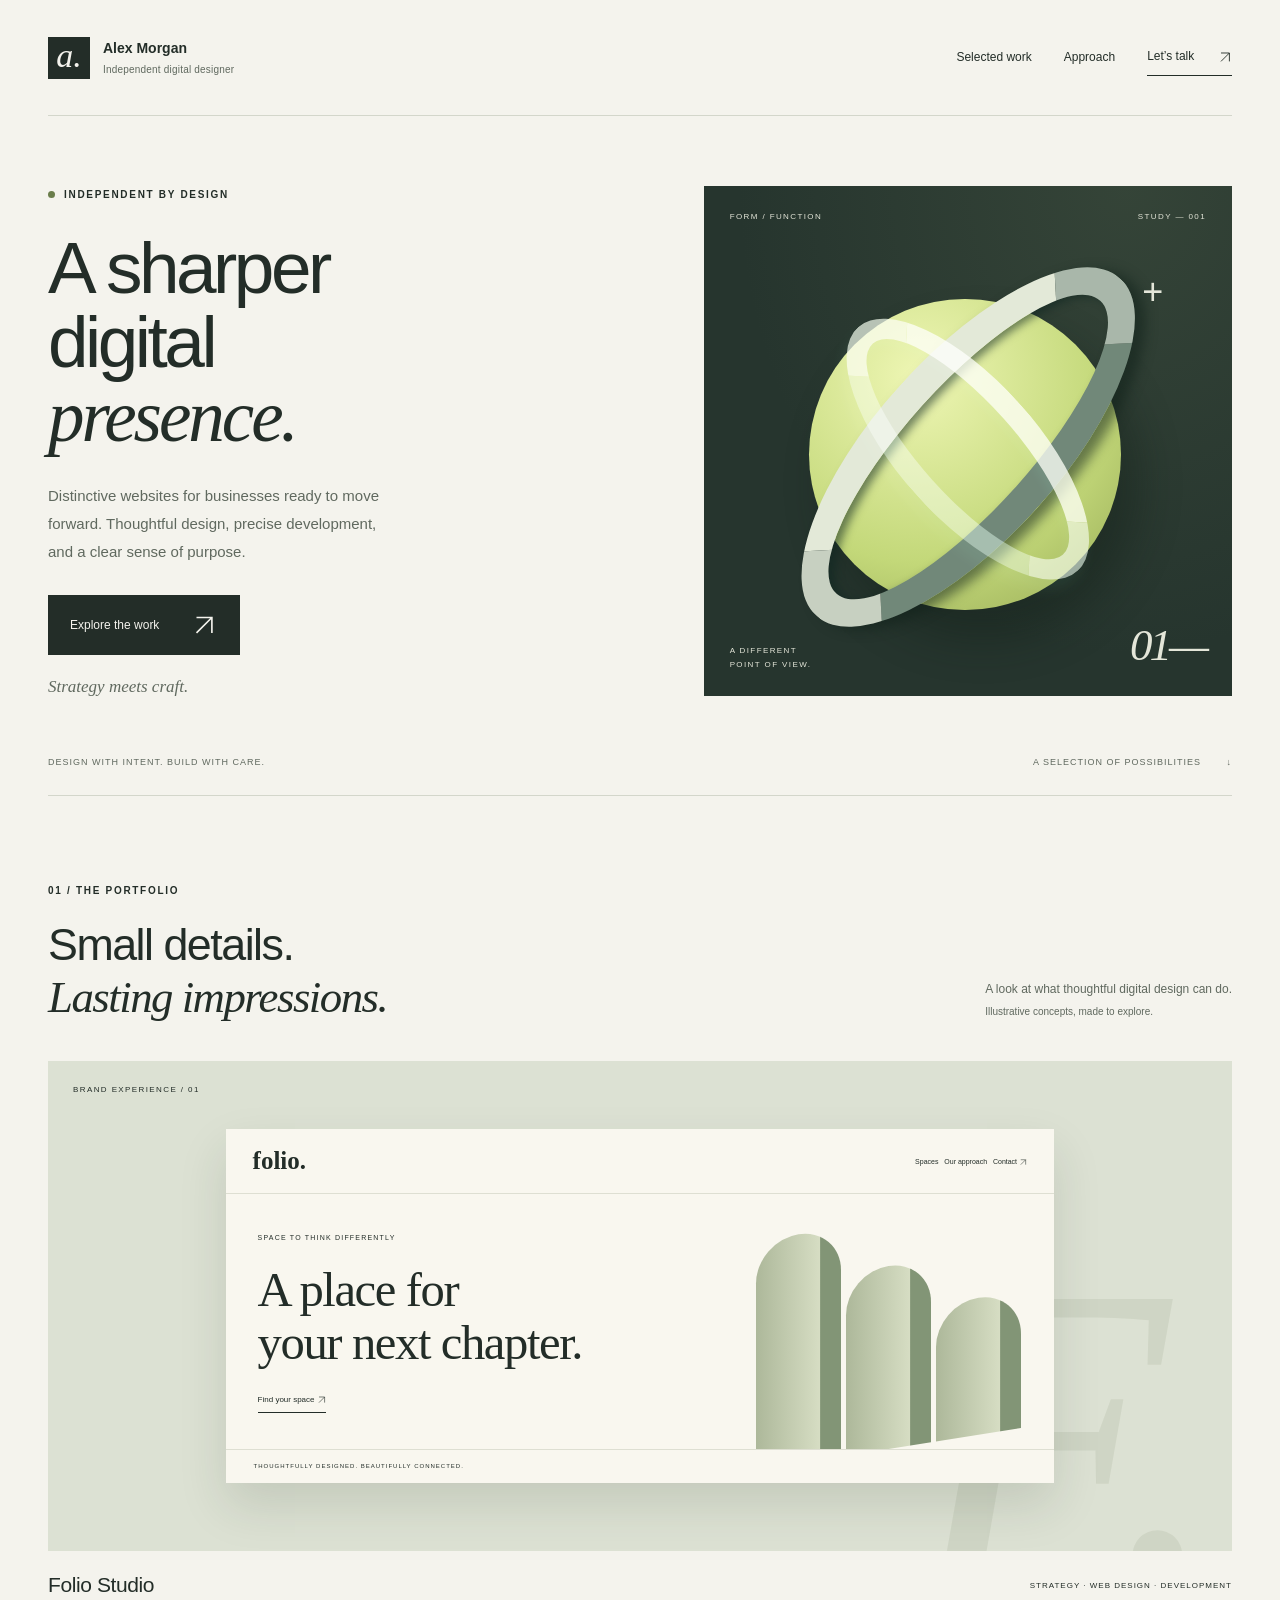
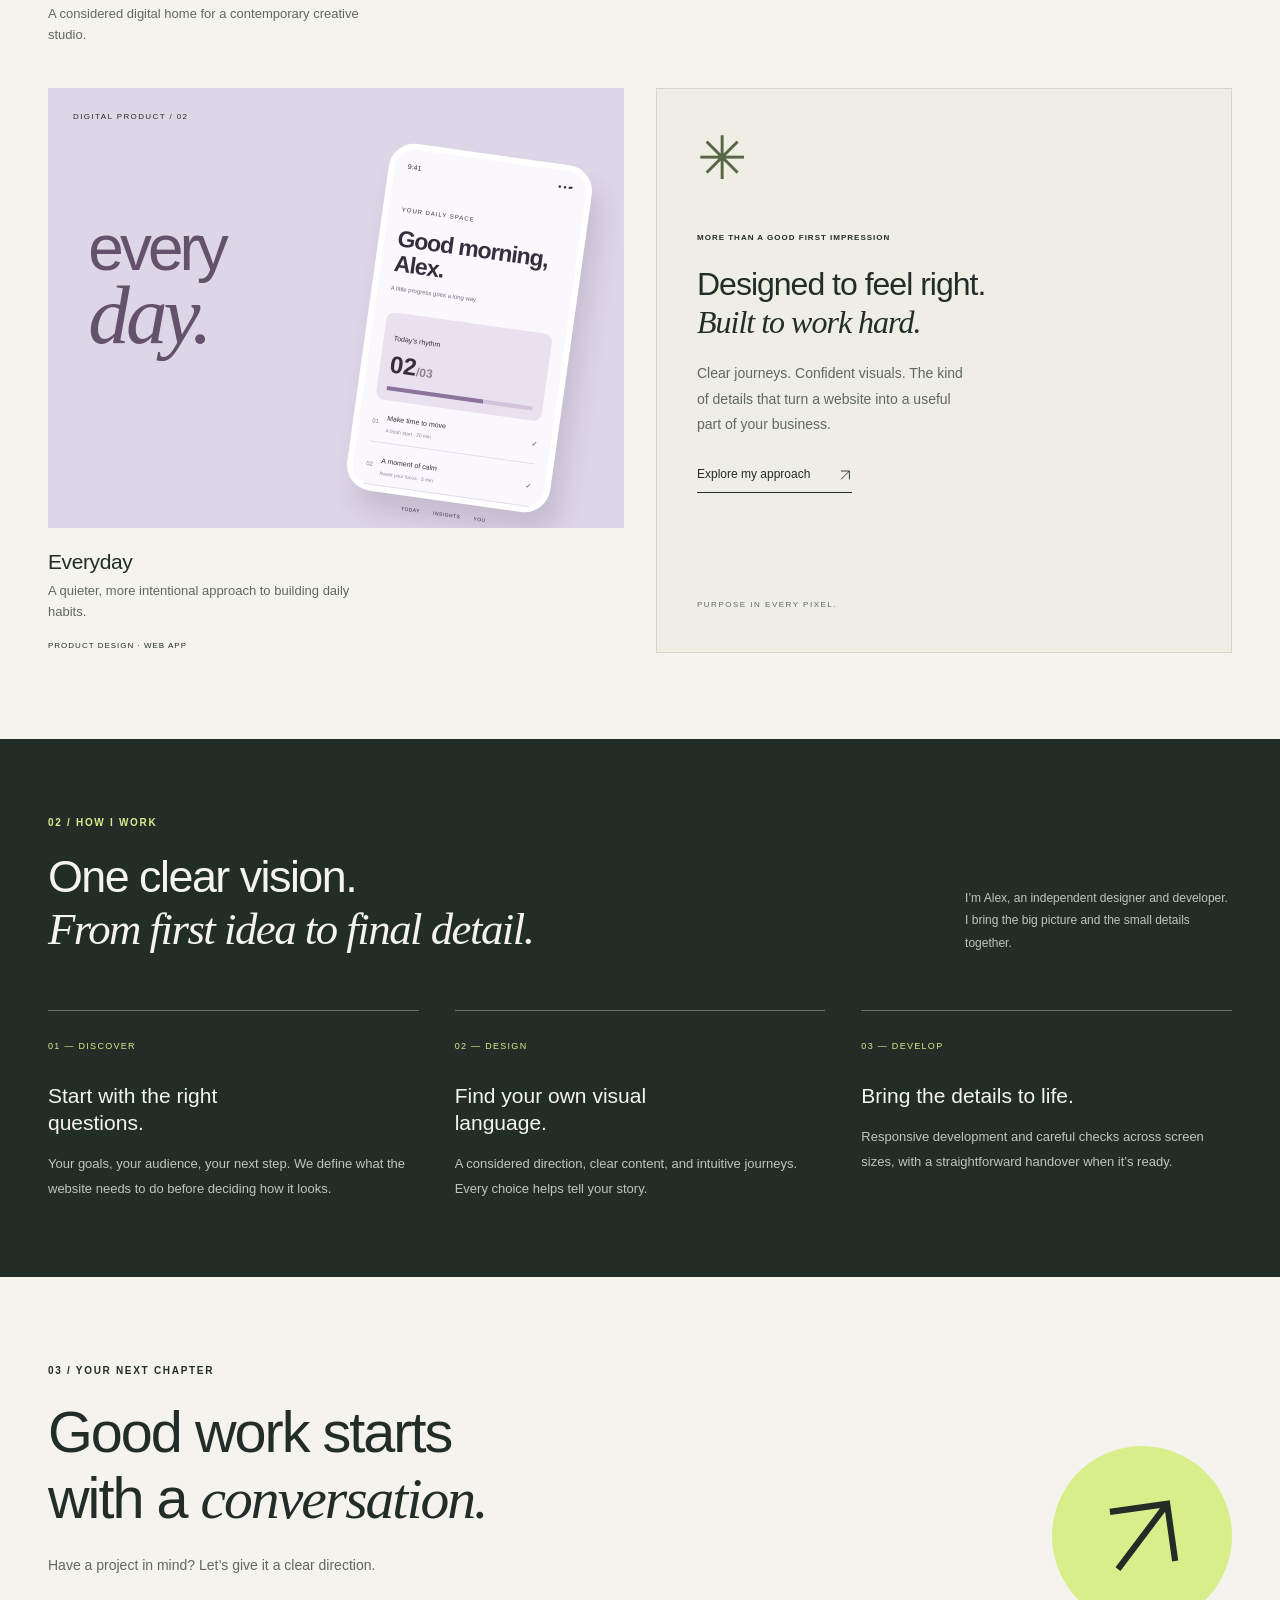
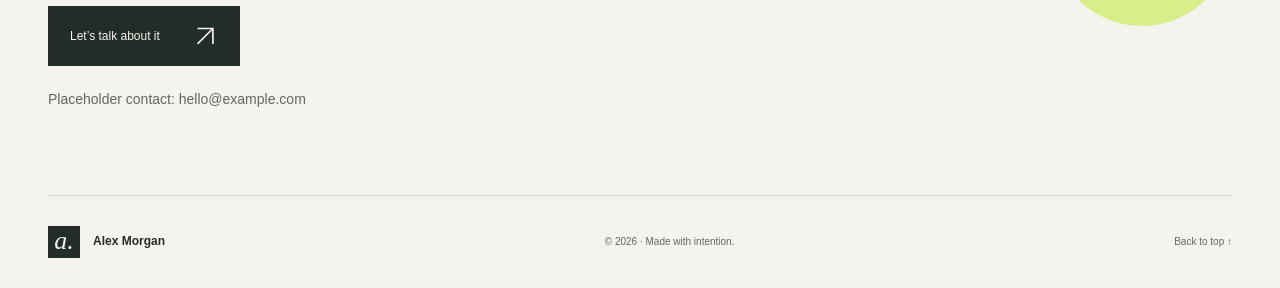
==== commit 9581dcd9: "Give portfolio a distinctive editorial design" ====
--- a/index.html
+++ b/index.html
@@ -3,39 +3,34 @@
 <head>
   <meta charset="utf-8">
   <meta name="viewport" content="width=device-width, initial-scale=1">
-  <meta name="description" content="Alex Morgan — web design and development for businesses.">
-  <title>Alex Morgan — Web Design & Development</title>
+  <meta name="description" content="Alex Morgan — independent web design and development. Distinctive websites, built around your business.">
+  <meta name="theme-color" content="#232d28">
+  <title>Alex Morgan — Independent Digital Design</title>
   <link rel="stylesheet" href="style.css">
 </head>
 <body>
   <a class="skip-link" href="#main">Skip to content</a>
   <header class="container header">
-    <a class="logo" href="#" aria-label="Alex Morgan home">am<span>→</span></a>
-    <nav aria-label="Main navigation"><a href="#work">Work</a><a href="#about">About</a><a class="nav-contact" href="#contact">Get in touch <span>→</span></a></nav>
+    <a class="wordmark" href="#" aria-label="Alex Morgan home"><span class="brand-symbol" aria-hidden="true">a.</span><span>Alex Morgan<small>Independent digital designer</small></span></a>
+    <nav aria-label="Main navigation"><a href="#work">Selected work</a><a href="#about">Approach</a><a class="nav-contact" href="#contact">Let’s talk <span aria-hidden="true"><svg class="arrow-icon" viewBox="0 0 24 24" fill="none" stroke="currentColor" stroke-width="1.5" aria-hidden="true"><path d="M5 19 19 5M5 5h14v14"/></svg></span></a></nav>
   </header>
   <main id="main">
     <section class="container hero">
-      <div class="hero-copy">
-        <p class="eyebrow"><span class="status-dot"></span> WEB DESIGN & DEVELOPMENT</p>
-        <h1>Professional websites. <em>Built with purpose.</em></h1>
-        <p class="intro">I’m Alex Morgan, a web designer and developer helping businesses build a clear, professional presence online.</p>
-        <a class="button" href="#work">View selected work <span>→</span></a>
-      </div>
-      <div class="hero-art" role="img" aria-label="Abstract geometric composition of a green arch and yellow sphere">
-        <div class="art-grid"></div><div class="arch"></div><div class="sphere"></div><div class="art-caption">DESIGN WITH CLARITY. BUILD WITH CARE.</div><span class="art-star">✳</span>
-      </div>
-      <div class="hero-footer"><span>BUSINESS WEBSITES · RESPONSIVE DESIGN</span><a href="#work">VIEW PORTFOLIO ↓</a></div>
+      <div class="hero-copy"><p class="eyebrow"><span class="status-dot"></span> INDEPENDENT BY DESIGN</p><h1>A sharper<br>digital <em>presence.</em></h1><p class="intro">Distinctive websites for businesses ready to move forward. Thoughtful design, precise development, and a clear sense of purpose.</p><a class="button" href="#work">Explore the work <span aria-hidden="true"><svg class="arrow-icon" viewBox="0 0 24 24" fill="none" stroke="currentColor" stroke-width="1.5" aria-hidden="true"><path d="M5 19 19 5M5 5h14v14"/></svg></span></a><span class="hero-signature">Strategy meets craft.</span></div>
+      <div class="hero-art" role="img" aria-label="Sculptural silver ribbon looping around a lime green disc, on a dark green background"><div class="art-top"><span>FORM / FUNCTION</span><span>STUDY — 001</span></div><div class="art-disc"></div><div class="ribbon ribbon-one"></div><div class="ribbon ribbon-two"></div><span class="art-cross" aria-hidden="true">+</span><div class="art-bottom"><span>A DIFFERENT<br>POINT OF VIEW.</span><span class="art-index">01—</span></div></div>
+      <div class="hero-footer"><span>DESIGN WITH INTENT. BUILD WITH CARE.</span><a href="#work">A SELECTION OF POSSIBILITIES <span aria-hidden="true">↓</span></a></div>
     </section>
     <section class="container work" id="work">
-      <div class="section-heading"><div><p class="eyebrow">01 / SELECTED WORK</p><h2>Selected projects</h2></div><span class="muted">ILLUSTRATIVE CONCEPTS</span></div>
+      <div class="section-heading"><div><p class="eyebrow">01 / THE PORTFOLIO</p><h2>Small details.<br><em>Lasting impressions.</em></h2></div><p class="section-note">A look at what thoughtful digital design can do.<br><span>Illustrative concepts, made to explore.</span></p></div>
       <div class="projects">
-        <article class="project"><div class="project-art sage"><div class="mock-window"><div class="window-top"><i></i><i></i><i></i></div><div class="mock-content"><small>FOLIO / A SPACE FOR IDEAS</small><strong>Make room<br>for what’s next.</strong><span class="mock-pill">Discover your space →</span><div class="mock-circle"></div></div></div><span class="project-number">01</span></div><div class="project-title"><h3>Folio Studio</h3></div><p>A website concept with clear service information and a straightforward enquiry journey.</p><div class="tags"><span>Web design</span><span>Development</span></div></article>
-        <article class="project"><div class="project-art lavender"><div class="mock-phone"><div class="phone-notch"></div><small>MONDAY, MAY 18</small><strong>A little better,<br>every day.</strong><div class="habit"><span>☀</span><b>Morning movement<small>Make time for yourself</small></b><span>✓</span></div><div class="habit"><span>◒</span><b>A moment of calm<small>Breathe. Reset. Begin.</small></b><span>✓</span></div><div class="phone-chart"><span>YOUR WEEK</span><div class="bars"><i></i><i></i><i></i><i></i><i></i><i></i><i></i></div></div></div><span class="project-number">02</span></div><div class="project-title"><h3>Everyday</h3></div><p>A product concept focused on simple navigation and an easy-to-use daily dashboard.</p><div class="tags"><span>Product design</span><span>Web app</span></div></article>
+        <article class="project project-wide"><div class="project-art folio-art"><div class="project-label">BRAND EXPERIENCE / 01</div><div class="folio-window" aria-hidden="true"><div class="folio-nav"><strong>folio.</strong><span>Spaces &nbsp; Our approach &nbsp; Contact <svg class="arrow-icon" viewBox="0 0 24 24" fill="none" stroke="currentColor" stroke-width="1.5" aria-hidden="true"><path d="M5 19 19 5M5 5h14v14"/></svg></span></div><div class="folio-body"><span class="micro">SPACE TO THINK DIFFERENTLY</span><strong>A place for<br>your next chapter.</strong><span class="folio-link">Find your space <svg class="arrow-icon" viewBox="0 0 24 24" fill="none" stroke="currentColor" stroke-width="1.5" aria-hidden="true"><path d="M5 19 19 5M5 5h14v14"/></svg></span><div class="building"><div></div><div></div><div></div></div></div><div class="folio-bottom">THOUGHTFULLY DESIGNED. BEAUTIFULLY CONNECTED.</div></div><span class="art-watermark" aria-hidden="true">F.</span></div><div class="project-details"><div><h3>Folio Studio</h3><p>A considered digital home for a contemporary creative studio.</p></div><span class="project-type">STRATEGY · WEB DESIGN · DEVELOPMENT</span></div></article>
+        <article class="project"><div class="project-art everyday-art"><div class="project-label">DIGITAL PRODUCT / 02</div><div class="everyday-word" aria-hidden="true">every<br><em>day.</em></div><div class="phone" aria-hidden="true"><div class="phone-top">9:41 <span>● ● ▰</span></div><div class="phone-heading"><span>YOUR DAILY SPACE</span><strong>Good morning,<br>Alex.</strong><p>A little progress goes a long way.</p></div><div class="progress"><span>Today’s rhythm</span><strong>02<span>/03</span></strong><div class="progress-track"></div></div><div class="habit"><span>01</span><div>Make time to move<small>A fresh start · 20 min</small></div><b>✓</b></div><div class="habit"><span>02</span><div>A moment of calm<small>Reset your focus · 5 min</small></div><b>✓</b></div><div class="phone-footer">TODAY &nbsp; &nbsp; &nbsp; INSIGHTS &nbsp; &nbsp; &nbsp; YOU</div></div></div><div class="project-details"><div><h3>Everyday</h3><p>A quieter, more intentional approach to building daily habits.</p></div><span class="project-type">PRODUCT DESIGN · WEB APP</span></div></article>
+        <aside class="project project-note"><span class="note-symbol" aria-hidden="true">✳</span><p class="eyebrow">MORE THAN A GOOD FIRST IMPRESSION</p><h3>Designed to feel right.<br><em>Built to work hard.</em></h3><p>Clear journeys. Confident visuals. The kind of details that turn a website into a useful part of your business.</p><a class="text-link" href="#about">Explore my approach <span aria-hidden="true"><svg class="arrow-icon" viewBox="0 0 24 24" fill="none" stroke="currentColor" stroke-width="1.5" aria-hidden="true"><path d="M5 19 19 5M5 5h14v14"/></svg></span></a><span class="note-bottom">PURPOSE IN EVERY PIXEL.</span></aside>
       </div>
     </section>
-    <section class="about container" id="about"><div><p class="eyebrow">02 / APPROACH</p><h2>Clear communication. Thoughtful delivery.</h2></div><div class="about-copy"><p>I bring design and development together to create practical websites around your business goals. The focus is on clear content, accessible navigation, and a consistent experience across devices.</p><p>From the initial brief to the final details, my approach is collaborative and straightforward: understand the requirements, agree on a direction, and build with care.</p><div class="tags"><span>HTML & CSS</span><span>JavaScript</span><span>UI / UX</span><span>Responsive design</span></div></div></section>
-    <section class="contact container" id="contact"><p class="eyebrow">03 / CONTACT</p><h2>Let’s discuss your <em>next project.</em></h2><a class="button" href="mailto:hello@example.com">Discuss a project <span>→</span></a><p class="contact-note">hello@example.com · Replace with your email</p></section>
+    <section class="approach" id="about"><div class="container"><div class="section-heading"><div><p class="eyebrow">02 / HOW I WORK</p><h2>One clear vision.<br><em>From first idea to final detail.</em></h2></div><p class="section-note">I’m Alex, an independent designer and developer.<br>I bring the big picture and the small details together.</p></div><div class="steps"><article><span>01 — DISCOVER</span><h3>Start with the right questions.</h3><p>Your goals, your audience, your next step. We define what the website needs to do before deciding how it looks.</p></article><article><span>02 — DESIGN</span><h3>Find your own visual language.</h3><p>A considered direction, clear content, and intuitive journeys. Every choice helps tell your story.</p></article><article><span>03 — DEVELOP</span><h3>Bring the details to life.</h3><p>Responsive development and careful checks across screen sizes, with a straightforward handover when it’s ready.</p></article></div></div></section>
+    <section class="container contact" id="contact"><div><p class="eyebrow">03 / YOUR NEXT CHAPTER</p><h2>Good work starts<br>with a <em>conversation.</em></h2><p>Have a project in mind? Let’s give it a clear direction.</p><a class="button" href="mailto:hello@example.com">Let’s talk about it <span aria-hidden="true"><svg class="arrow-icon" viewBox="0 0 24 24" fill="none" stroke="currentColor" stroke-width="1.5" aria-hidden="true"><path d="M5 19 19 5M5 5h14v14"/></svg></span></a><p class="contact-note">Placeholder contact: hello@example.com</p></div><div class="contact-mark" aria-hidden="true"><svg class="arrow-icon" viewBox="0 0 24 24" fill="none" stroke="currentColor" stroke-width="1.5" aria-hidden="true"><path d="M5 19 19 5M5 5h14v14"/></svg></div></section>
   </main>
-  <footer class="container footer"><a class="logo" href="#">am<span>→</span></a><span>© 2026 Alex Morgan</span><a href="#main">Back to top ↑</a></footer>
+  <footer class="container footer"><a class="wordmark" href="#"><span class="brand-symbol" aria-hidden="true">a.</span><span>Alex Morgan</span></a><span>© 2026 · Made with intention.</span><a href="#main">Back to top ↑</a></footer>
 </body>
 </html>
--- a/style.css
+++ b/style.css
@@ -1,75 +1,3 @@
-:root{--paper:#f8f8f2;--ink:#242c25;--muted:#74796f;--green:#335b3f;--line:#dddfd5}*{box-sizing:border-box}html{scroll-behavior:smooth;scroll-padding-top:30px}body{margin:0;background:var(--paper);color:var(--ink);font-family:Arial,Helvetica,sans-serif}a{color:inherit;text-decoration:none}a:focus-visible{outline:3px solid #b18b29;outline-offset:6px}.container{width:min(1120px,88%);margin-inline:auto}.header{height:110px;display:flex;justify-content:space-between;align-items:center}.logo{font:800 32px Arial,Helvetica,sans-serif;letter-spacing:-3px}.logo span{color:var(--green);font-size:24px;vertical-align:top;margin-left:4px}nav{display:flex;align-items:center;gap:36px;font-size:14px}nav a:hover{color:var(--green)}.nav-contact{border:1px solid var(--line);border-radius:24px;padding:11px 18px}.nav-contact span{margin-left:14px}.hero{padding-top:62px;display:grid;grid-template-columns:1.1fr 1fr;gap:36px}.eyebrow{font-size:10px;letter-spacing:1.6px;font-weight:700;display:flex;align-items:center;gap:8px}.status-dot{width:7px;height:7px;background:#628264;border-radius:50%}h1,h2,h3,p{margin-top:0}h1{font:500 clamp(60px,7vw,94px)/1.05 Arial,Helvetica,sans-serif;letter-spacing:-5px;margin-block:27px}em{font-family:Georgia,serif;font-weight:400;color:var(--green)}.intro{font-size:16px;line-height:1.8;max-width:365px;color:#697064;margin-bottom:28px}.button{display:inline-flex;gap:34px;align-items:center;padding:16px 22px;background:var(--green);color:white;border-radius:5px;font-size:13px;transition:background .2s,transform .2s}.button:hover{background:#24432e;transform:translateY(-2px)}.hero-art{position:relative;background:#e9ebdd;min-height:450px;margin-top:15px;overflow:hidden;border-radius:45% 45% 3px 3px}.art-grid{position:absolute;inset:0;background-image:linear-gradient(#d4d8c455 1px,transparent 1px),linear-gradient(90deg,#d4d8c455 1px,transparent 1px);background-size:42px 42px}.arch{position:absolute;width:54%;height:73%;bottom:13%;left:19%;border-radius:160px 160px 0 0;background:linear-gradient(110deg,#577451,#304d36);box-shadow:25px 24px 30px #53644330}.arch:after{content:'';position:absolute;width:43%;height:65%;bottom:0;left:28.5%;background:#e9ebdd;border-radius:100px 100px 0 0;box-shadow:inset 12px 8px 16px #4d5c3430}.sphere{position:absolute;width:36%;aspect-ratio:1;border-radius:50%;background:radial-gradient(circle at 32% 27%,#f9e4a0,#c7a247 72%,#987a34);right:7%;bottom:12%;box-shadow:5px 20px 20px #59603c30}.art-star{position:absolute;top:14%;right:13%;font-size:52px;color:#f8f8ee}.art-caption{position:absolute;bottom:5%;left:9%;font-size:8px;letter-spacing:1.5px}.hero-footer{grid-column:1/-1;border-bottom:1px solid var(--line);display:flex;justify-content:space-between;padding:38px 0 28px;margin-top:20px;font-size:8px;letter-spacing:1.4px;color:var(--muted)}.work{padding-block:84px}.section-heading{display:flex;justify-content:space-between;align-items:end;margin-bottom:32px}h2{font:500 36px/1.22 Arial,Helvetica,sans-serif;letter-spacing:-1.4px;margin-bottom:0}h2>span{color:var(--green)}.muted{font-size:8px;letter-spacing:1px;color:var(--muted);padding-bottom:7px}.projects{display:grid;grid-template-columns:1fr 1fr;gap:30px}.project-art{height:340px;border-radius:6px;position:relative;overflow:hidden;display:flex;align-items:center;justify-content:center}.sage{background:#e0e8db}.lavender{background:#e8e4ed}.mock-window{width:78%;height:73%;background:#faf9f1;box-shadow:0 18px 32px #25392720;border-radius:6px;transform:rotate(-5deg);overflow:hidden}.window-top{height:23px;border-bottom:1px solid #ddd;padding-left:10px;display:flex;align-items:center;gap:4px}.window-top i{width:4px;height:4px;background:#b7bcae;border-radius:50%}.mock-content{padding:24px;position:relative;overflow:hidden;height:100%}.mock-content small,.mock-phone>small{font-size:6px;letter-spacing:1px}.mock-content strong{display:block;font:32px/1.1 Georgia,serif;margin-top:20px;position:relative;z-index:1}.mock-pill{font-size:6px;border:1px solid #aaa;border-radius:20px;display:inline-block;padding:7px;margin-top:18px}.mock-circle{width:140px;height:190px;border-radius:100px 100px 0 0;position:absolute;background:#bec9a8;right:-22px;bottom:0}.project-number{position:absolute;bottom:15px;left:19px;font-size:10px;color:#686f62}.mock-phone{background:#faf9ff;width:176px;height:300px;border:5px solid #fff;border-radius:25px;box-shadow:15px 20px 30px #4a375526;transform:rotate(8deg);padding:22px 12px 10px}.phone-notch{height:8px;width:45px;background:#e9e6ed;border-radius:10px;position:absolute;top:7px;left:60px}.mock-phone>strong{display:block;font-size:18px;letter-spacing:-.7px;margin:10px 0 18px}.habit{display:flex;align-items:center;gap:6px;background:#eeebf4;padding:9px 6px;margin-bottom:7px;border-radius:7px;font-size:10px}.habit b{font-size:7px;flex:1}.habit small{display:block;font-weight:400;font-size:5px;color:#777;margin-top:4px}.phone-chart{margin-top:15px;font-size:5px;letter-spacing:1px}.bars{height:50px;display:flex;gap:7px;align-items:end;margin-top:10px}.bars i{flex:1;background:#aea0c1;border-radius:3px;height:70%}.bars i:nth-child(2n){height:100%;background:#76638c}.bars i:nth-child(3n){height:50%}.project-title{display:flex;justify-content:space-between;align-items:center;margin-top:20px}.project-title h3{font-size:20px;font-weight:500;margin:0}.project-title>span{font-size:22px}.project>p{font-size:13px;color:var(--muted);line-height:1.6;margin-block:10px 16px}.tags{display:flex;flex-wrap:wrap;gap:8px}.tags span{border:1px solid var(--line);border-radius:20px;padding:6px 11px;font-size:9px;color:#687061}.about{border-top:1px solid var(--line);padding-block:70px;display:grid;grid-template-columns:1fr 1fr;gap:50px}.about-copy p{color:#697064;font-size:14px;line-height:1.9}.about-copy .tags{margin-top:25px}.contact{border-top:1px solid var(--line);padding-block:70px 65px}.contact h2{font-size:clamp(42px,6vw,72px);letter-spacing:-3px;margin-block:22px 30px}.contact h2>span{display:inline-block;margin-left:20px}.contact-note{font-size:11px;color:var(--muted);margin-top:16px}.footer{padding:25px 0;border-top:1px solid var(--line);display:flex;align-items:center;justify-content:space-between;font-size:10px;color:var(--muted)}.footer .logo{color:var(--ink);font-size:24px}.skip-link{position:absolute;left:10px;top:-100px;padding:12px;background:white;z-index:10}.skip-link:focus{top:10px}@media(min-width:1400px){.hero{padding-top:85px}}@media(max-width:700px){.header{height:85px}nav{gap:18px;font-size:12px}.nav-contact{padding:9px 12px}.nav-contact span{margin-left:5px}.hero{padding-top:32px;grid-template-columns:1fr;gap:25px}h1{font-size:68px;letter-spacing:-4px}.hero-art{min-height:380px;width:100%;max-width:440px;justify-self:center}.hero-footer{font-size:7px;gap:20px;padding-top:20px;margin-top:0}.section-heading{display:block}.muted{display:block;margin-top:15px}.work{padding-block:55px}h2{font-size:30px}.projects{grid-template-columns:1fr;gap:35px}.project-art{height:330px}.about{grid-template-columns:1fr;gap:25px;padding-block:50px}.contact{padding-block:50px}.contact h2{letter-spacing:-2px}.footer{gap:15px}.footer .logo{font-size:22px}}@media(prefers-reduced-motion:reduce){html{scroll-behavior:auto}.button{transition:none}}
+:root{--paper:#f4f3ed;--ink:#232d28;--muted:#60695f;--line:#d3d6cb;--accent:#d8ee8b;--serif:Georgia,'Times New Roman',serif;--sans:Arial,Helvetica,sans-serif}*{box-sizing:border-box}html{scroll-behavior:smooth;scroll-padding-top:30px}body{margin:0;background:var(--paper);color:var(--ink);font:16px/1.6 var(--sans);-webkit-font-smoothing:antialiased}a{color:inherit;text-decoration:none}a:focus-visible{outline:3px solid #819740;outline-offset:6px}a:hover{text-decoration-color:currentColor}::selection{background:var(--accent);color:var(--ink)}h1,h2,h3,p{margin:0}h1,h2,h3{line-height:1.1;font-weight:400}em{font-family:var(--serif);font-weight:400}button,a{-webkit-tap-highlight-color:transparent}.container{width:min(1200px,calc(100% - 96px));margin-inline:auto}.header{display:flex;align-items:center;justify-content:space-between;gap:24px;min-height:116px;border-bottom:1px solid var(--line)}.wordmark{display:inline-flex;align-items:center;gap:13px;font-size:14px;font-weight:600;line-height:1.3}.brand-symbol{display:grid;place-items:center;background:var(--ink);color:var(--paper);height:42px;width:42px;font:italic 34px var(--serif);padding-bottom:6px}.wordmark small{display:block;color:var(--muted);font-size:10px;letter-spacing:.2px;font-weight:400;margin-top:5px}nav{display:flex;align-items:center;gap:32px;font-size:12px}nav a{white-space:nowrap}.nav-contact{border-bottom:1px solid var(--ink);padding:8px 0}.nav-contact span{margin-left:20px}.hero{display:grid;grid-template-columns:minmax(0,1.15fr) minmax(0,1fr);gap:48px;padding-top:70px;align-items:center}.eyebrow{font-size:10px;font-weight:600;letter-spacing:1.7px;line-height:1.7;display:flex;align-items:center;gap:9px}.status-dot{width:7px;height:7px;border-radius:50%;background:#6a7d4b;flex-shrink:0}h1{font-size:clamp(48px,5.7vw,80px);letter-spacing:-3.5px;margin-block:28px;line-height:1.02}h1 em{display:block;letter-spacing:-3px}.intro{color:var(--muted);font-size:15px;line-height:1.85;max-width:42ch}.button{display:inline-flex;align-items:center;justify-content:space-between;gap:32px;background:var(--ink);color:var(--paper);padding:16px 22px;font-size:12px;margin-top:30px;transition:background .2s,transform .2s}.button span{font:22px var(--sans)}.button:hover{background:#3e5144;transform:translateY(-2px)}.hero-signature{display:block;font:italic 17px var(--serif);color:var(--muted);margin-top:22px}.hero-art{position:relative;min-height:510px;background:#26352e;overflow:hidden;color:#e4e6d9;background-image:radial-gradient(ellipse at 80% 0%,#52624b55,transparent 65%)}.art-top,.art-bottom{position:absolute;left:26px;right:26px;display:flex;justify-content:space-between;font-size:8px;letter-spacing:1.4px;z-index:3}.art-top{top:25px}.art-bottom{bottom:25px;align-items:end;line-height:1.7}.art-index{font:italic 45px var(--serif);letter-spacing:-3px}.art-disc{position:absolute;width:59%;aspect-ratio:1;border-radius:50%;background:radial-gradient(circle at 35% 25%,#eef6b4,#c3d879 60%,#96a955);top:22%;left:20%;box-shadow:18px 30px 40px #111d1766}.ribbon{position:absolute;width:86%;height:36%;border:30px solid #a9b7aa;border-radius:50%;top:33%;left:7%;transform:rotate(-48deg);box-shadow:inset 3px 6px 9px #0d251f88,5px 10px 12px #10221b88;border-top-color:#e3e9d8;border-left-color:#c7d0c1;border-bottom-color:#718879}.ribbon-two{width:62%;height:27%;left:19%;top:38%;transform:rotate(48deg);border-width:22px;mix-blend-mode:screen;opacity:.85}.art-cross{position:absolute;top:15%;right:13%;font-weight:200;font-size:36px}.hero-footer{grid-column:1/-1;display:flex;justify-content:space-between;gap:20px;flex-wrap:wrap;border-bottom:1px solid var(--line);padding:0 0 26px;font-size:9px;letter-spacing:1px;color:var(--muted);margin-top:10px}.hero-footer a span{margin-left:22px}.work{padding-block:86px}.section-heading{display:flex;justify-content:space-between;align-items:end;gap:32px;margin-bottom:38px}h2{font-size:clamp(32px,3.5vw,48px);letter-spacing:-1.5px;line-height:1.15;margin-top:20px;text-wrap:balance}.section-note{color:var(--muted);font-size:12px;line-height:1.9;max-width:40ch}.section-note span{font-size:10px}.projects{display:grid;grid-template-columns:1fr 1fr;gap:42px 32px}.project{min-width:0}.project-wide{grid-column:1/-1}.project-art{position:relative;overflow:hidden}.folio-art{height:490px;background:#dce1d3;display:grid;place-items:center}.project-label{position:absolute;top:23px;left:25px;font-size:8px;letter-spacing:1.4px;z-index:2}.folio-window{position:relative;width:70%;background:#f9f7ef;box-shadow:0 22px 45px #28352422;z-index:1}.folio-nav{display:flex;justify-content:space-between;align-items:center;padding:18px 27px;border-bottom:1px solid #dedfd2}.folio-nav strong{font:700 25px var(--serif)}.folio-nav>span{font-size:7px}.folio-body{position:relative;padding:28px 32px 36px;min-height:250px;overflow:hidden}.micro{font-size:7px;letter-spacing:1.2px}.folio-body>strong{position:relative;z-index:2;display:block;font:400 clamp(26px,3.8vw,49px)/1.1 var(--serif);letter-spacing:-1.4px;margin-top:16px;max-width:65%}.folio-link{display:inline-block;border-bottom:1px solid var(--ink);font-size:8px;padding-bottom:5px;margin-top:23px;position:relative;z-index:2}.building{position:absolute;right:4%;bottom:0;width:32%;height:90%;display:flex;gap:5px;align-items:end;transform:skewY(-9deg)}.building div{height:100%;flex:1;background:linear-gradient(90deg,#adb89a,#d6ddc3 75%,#829576 76%);border-radius:65px 65px 0 0}.building div:nth-child(2){height:80%}.building div:nth-child(3){height:60%}.folio-bottom{font-size:6px;letter-spacing:1px;padding:12px 28px;border-top:1px solid #dedfd2}.art-watermark{position:absolute;right:1%;bottom:-25%;font:italic 420px var(--serif);color:#bbc4ae66}.project-details{display:flex;align-items:start;justify-content:space-between;gap:24px;margin-top:22px}.project-details h3{font-size:21px;letter-spacing:-.4px}.project-details p{font-size:13px;color:var(--muted);margin-top:8px;max-width:44ch}.project-type{font-size:8px;letter-spacing:1px;padding-top:6px;line-height:1.8}.everyday-art{height:440px;background:#ddd6e7}.everyday-word{position:absolute;left:7%;top:30%;font-size:clamp(40px,5vw,68px);letter-spacing:-4px;line-height:.9;color:#64516c}.everyday-word em{font-size:1.3em}.phone{position:absolute;width:205px;top:65px;right:9%;height:350px;border:6px solid #fff;border-radius:26px;background:#faf8fc;box-shadow:12px 20px 24px #48305326;transform:rotate(8deg);padding:12px 13px;color:#362e3d}.phone-top{display:flex;justify-content:space-between;font-size:7px;margin-bottom:22px}.phone-top span{font-size:6px}.phone-heading>span{font-size:6px;letter-spacing:1px}.phone-heading strong{display:block;font-size:23px;letter-spacing:-1px;line-height:1.1;margin-top:7px}.phone-heading p{font-size:6px;margin-top:8px;color:#786980}.progress{margin-top:18px;background:#e9e2ee;padding:10px;border-radius:8px}.progress>span{font-size:7px}.progress strong{display:block;font-size:24px;line-height:1.3}.progress strong span{font-size:12px;color:#918198}.progress-track{height:4px;background:linear-gradient(90deg,#8d739c 66%,#d2c4dc 66%);margin-top:7px}.habit{display:flex;gap:8px;align-items:center;padding:12px 0 8px;border-bottom:1px solid #e3dce8;font-size:7px}.habit>span{font-size:6px;color:#8a7c94}.habit div{flex:1}.habit small{display:block;font-size:5px;color:#93839c;margin-top:3px}.habit b{color:#8d739c}.phone-footer{font-size:5px;text-align:center;margin-top:15px;letter-spacing:.5px}.project:not(.project-wide) .project-details{flex-direction:column;gap:10px}.project-note{border:1px solid var(--line);padding:40px;display:flex;flex-direction:column;align-items:start;background:#eeeee4;min-height:440px}.note-symbol{font-size:60px;line-height:1;color:#576745;margin-bottom:42px}.project-note .eyebrow{font-size:8px;letter-spacing:1px}.project-note h3{font-size:32px;letter-spacing:-1px;line-height:1.2;margin-top:20px}.project-note>p:not(.eyebrow){font-size:14px;line-height:1.8;color:var(--muted);max-width:35ch;margin-top:20px}.text-link{font-size:12px;border-bottom:1px solid var(--ink);padding-bottom:8px;margin-top:28px}.text-link span{margin-left:24px}.note-bottom{font-size:8px;letter-spacing:1.5px;margin-top:auto;padding-top:40px;color:var(--muted)}.approach{background:var(--ink);color:var(--paper);padding-block:75px}.approach .eyebrow{color:var(--accent)}.approach .section-note{color:#bdc7ba}.approach h2{max-width:24ch}.steps{display:grid;grid-template-columns:repeat(3,minmax(0,1fr));gap:36px;margin-top:55px}.steps article{border-top:1px solid #64715f;padding-top:20px}.steps article>span{font-size:9px;letter-spacing:1.3px;color:var(--accent)}.steps h3{font-size:21px;line-height:1.3;max-width:21ch;margin-top:25px}.steps p{color:#bdc7ba;font-size:13px;line-height:1.9;margin-top:16px}.contact{display:flex;align-items:center;justify-content:space-between;gap:40px;padding-block:85px}.contact h2{font-size:clamp(36px,4.5vw,62px);max-width:22ch;letter-spacing:-2px}.contact>div>p:not(.eyebrow){color:var(--muted);font-size:14px;margin-top:22px}.contact>div>.contact-note{font-size:10px;margin-top:16px;overflow-wrap:anywhere}.contact-mark{display:grid;place-items:center;background:var(--accent);width:180px;aspect-ratio:1;flex-shrink:0;border-radius:50%;font-size:120px;line-height:1;transform:rotate(-8deg)}.footer{border-top:1px solid var(--line);padding-block:30px;display:flex;align-items:center;justify-content:space-between;gap:24px;flex-wrap:wrap;font-size:10px;color:var(--muted)}.footer .wordmark{color:var(--ink);font-size:12px}.footer .brand-symbol{width:32px;height:32px;font-size:26px}.skip-link{position:absolute;left:12px;top:-100px;padding:12px;background:var(--paper);z-index:10}.skip-link:focus{top:12px}@media(min-width:1500px){.hero{padding-top:90px}h1{font-size:84px}}@media(max-width:1000px){.container{width:calc(100% - 64px)}.hero{gap:30px}.hero-art{min-height:440px}h1{font-size:clamp(44px,6vw,64px);letter-spacing:-2px}.hero-signature{font-size:15px}.folio-window{width:80%}.folio-art{height:430px}.project-details{flex-direction:column;gap:8px}.everyday-word{font-size:50px;left:5%}.phone{right:5%;width:180px}.project-note{padding:28px}.project-note h3{font-size:28px}.steps{gap:25px}.contact-mark{width:145px;font-size:95px}}@media(max-width:760px){.container{width:calc(100% - 40px)}.header{min-height:94px;flex-wrap:wrap;padding-block:18px;gap:18px}.wordmark small{font-size:9px}nav{gap:20px;font-size:11px}.hero{grid-template-columns:minmax(0,1fr);padding-top:42px;gap:32px}h1{font-size:clamp(48px,9vw,72px);margin-block:22px}.intro{max-width:48ch}.hero-signature{display:inline-block;margin-left:22px}.hero-art{min-height:440px}.art-disc{width:52%;left:24%;top:15%}.ribbon{width:70%;left:15%;height:43%;top:26%}.ribbon-two{width:55%;left:23%;height:30%;top:33%}.hero-footer{font-size:8px;margin-top:0}.section-heading{align-items:start;flex-direction:column;gap:20px;margin-bottom:28px}.work{padding-block:55px}h2{font-size:36px}.section-note br{display:none}.projects{grid-template-columns:minmax(0,1fr);gap:36px}.project-wide{grid-column:auto}.folio-art{height:350px}.folio-window{width:86%}.folio-body{padding:22px;min-height:200px}.folio-body>strong{font-size:34px}.folio-nav{padding:12px 20px}.folio-nav strong{font-size:22px}.folio-nav>span{font-size:6px}.folio-bottom{font-size:5px;padding:10px 20px}.project-label{top:15px;left:18px;font-size:7px}.art-watermark{font-size:300px}.everyday-art{height:400px}.phone{width:205px;right:12%;top:35px}.everyday-word{left:10%;font-size:65px}.project-note{min-height:0;padding:32px}.note-symbol{margin-bottom:25px}.project-note h3{font-size:34px}.note-bottom{padding-top:35px}.steps{grid-template-columns:minmax(0,1fr);gap:30px;margin-top:35px}.steps h3{max-width:none;margin-top:14px}.steps p{max-width:55ch}.approach{padding-block:55px}.contact{padding-block:55px;gap:20px}.contact h2{font-size:40px;letter-spacing:-1.4px}.contact-mark{width:100px;font-size:65px}.contact>div>p:not(.eyebrow){font-size:13px}.footer{font-size:9px}}@media(max-width:440px){.header{align-items:start}.wordmark small{display:none}.brand-symbol{width:34px;height:34px;font-size:28px}.wordmark{gap:8px;font-size:12px}nav{gap:15px;flex-wrap:wrap}nav a{font-size:10px}.header nav{width:100%;justify-content:space-between}.nav-contact{padding:0 0 3px}.hero-signature{display:block;margin:18px 0 0}.hero-art{min-height:340px}.art-top,.art-bottom{left:20px;right:20px;font-size:7px}.ribbon{border-width:23px}.ribbon-two{border-width:17px}.art-index{font-size:35px}.hero-footer{letter-spacing:.6px;gap:12px}.hero-footer a span{margin-left:12px}.eyebrow{font-size:9px;letter-spacing:1.3px}h2{font-size:31px;letter-spacing:-1px}.folio-art{height:300px}.folio-body{min-height:170px;padding:16px}.folio-body>strong{font-size:27px;letter-spacing:-.7px}.micro{font-size:5px}.folio-link{font-size:6px;margin-top:16px}.folio-nav>span{font-size:5px}.folio-bottom{letter-spacing:.5px}.everyday-word{font-size:49px;left:6%}.phone{right:6%;width:185px}.project-note h3{font-size:29px}.contact-mark{display:none}.contact h2{font-size:38px}.footer{gap:20px}.footer>.wordmark{width:100%}}@media(prefers-reduced-motion:reduce){html{scroll-behavior:auto}.button{transition:none}}
 
-/* Professional typography and flexible layouts at every viewport size. */
-:root {
-  --paper: #f7f8fa;
-  --ink: #1d2939;
-  --muted: #596579;
-  --green: #264d69;
-  --line: #dce2e8;
-}
-body { line-height: 1.6; }
-.container { width: min(1120px, calc(100% - 48px)); }
-.header { height: 96px; border-bottom: 1px solid var(--line); }
-nav { gap: 28px; }
-nav a, .button { white-space: nowrap; }
-.nav-contact { border-radius: 4px; }
-.hero { grid-template-columns: minmax(0, 1.2fr) minmax(0, 1fr); align-items: center; padding-top: 64px; gap: 48px; }
-.hero-copy, .about > div, .section-heading > div, .project { min-width: 0; }
-h1 { font-size: clamp(36px, 4.5vw, 62px); line-height: 1.12; letter-spacing: -1.8px; max-width: 14ch; margin-block: 24px; text-wrap: balance; overflow-wrap: break-word; }
-em { font-family: inherit; font-style: normal; font-weight: inherit; }
-.eyebrow { font-size: 11px; letter-spacing: 1.25px; line-height: 1.6; }
-.status-dot { flex-shrink: 0; background: var(--green); }
-.intro { max-width: 45ch; color: var(--muted); line-height: 1.8; }
-.button { font-size: 14px; gap: 24px; border-radius: 4px; }
-.button:hover { background: #19394f; }
-.hero-art { min-height: 390px; margin: 0; border-radius: 8px; background: #e4eaf0; }
-.arch { background: linear-gradient(110deg, #668397, #294a62); }
-.arch:after { background: #e4eaf0; }
-.art-star { display: none; }
-.art-caption { right: 9%; font-size: 9px; line-height: 1.6; }
-.hero-footer { margin-top: 0; padding: 12px 0 28px; gap: 24px; flex-wrap: wrap; font-size: 10px; letter-spacing: .8px; }
-.work { padding-block: 72px; }
-.section-heading { gap: 24px; flex-wrap: wrap; }
-h2 { font-size: clamp(28px, 3vw, 38px); line-height: 1.25; letter-spacing: -.8px; text-wrap: balance; overflow-wrap: break-word; }
-.muted { font-size: 10px; letter-spacing: .8px; }
-.projects { grid-template-columns: repeat(2, minmax(0, 1fr)); }
-.project-art { height: 320px; }
-.sage { background: #e3eaf0; }
-.lavender { background: #e7e9ef; }
-.mock-window, .mock-phone { transform: none; }
-.project-title h3 { font-size: 21px; font-weight: 600; }
-.project > p { font-size: 15px; line-height: 1.75; max-width: 55ch; }
-.tags span { font-size: 11px; color: #4b596b; padding: 5px 11px; }
-.about { grid-template-columns: minmax(0, 1fr) minmax(0, 1fr); gap: 64px; }
-.about h2 { max-width: 19ch; }
-.about-copy p { font-size: 16px; line-height: 1.8; color: var(--muted); }
-.contact h2 { font-size: clamp(32px, 4vw, 50px); line-height: 1.2; letter-spacing: -1px; max-width: 23ch; text-wrap: balance; }
-.contact-note { font-size: 12px; overflow-wrap: anywhere; }
-.footer { font-size: 12px; gap: 20px; flex-wrap: wrap; }
-@media (max-width: 900px) {
-  .hero { grid-template-columns: minmax(0, 1fr); gap: 32px; padding-top: 40px; }
-  h1 { font-size: clamp(36px, 7vw, 60px); max-width: 19ch; }
-  .intro { max-width: 55ch; }
-  .hero-art { width: 100%; max-width: none; min-height: 340px; }
-  .arch { width: 38%; left: 25%; }
-  .sphere { width: 26%; right: 20%; }
-  .about { gap: 32px; }
-}
-@media (max-width: 600px) {
-  .container { width: calc(100% - 32px); }
-  .header { height: auto; min-height: 86px; gap: 16px; flex-wrap: wrap; padding-block: 16px; }
-  nav { gap: 16px; font-size: 12px; }
-  .nav-contact { padding: 8px 10px; }
-  .nav-contact span { display: none; }
-  h1 { font-size: clamp(32px, 8.5vw, 46px); letter-spacing: -1px; }
-  .hero-art { min-height: 280px; }
-  .art-caption { font-size: 8px; letter-spacing: .8px; }
-  .hero-footer { font-size: 9px; gap: 12px; }
-  .projects, .about { grid-template-columns: minmax(0, 1fr); }
-  .work, .about, .contact { padding-block: 48px; }
-  .project-art { height: 330px; }
-  .mock-content { padding: 20px; }
-  .mock-content strong { font-size: 27px; }
-  .section-heading { margin-bottom: 24px; }
-}
+.arrow-icon{display:inline-block;width:1.2em;height:1.2em;vertical-align:middle;flex-shrink:0}.contact-mark .arrow-icon{width:55%;height:55%}
